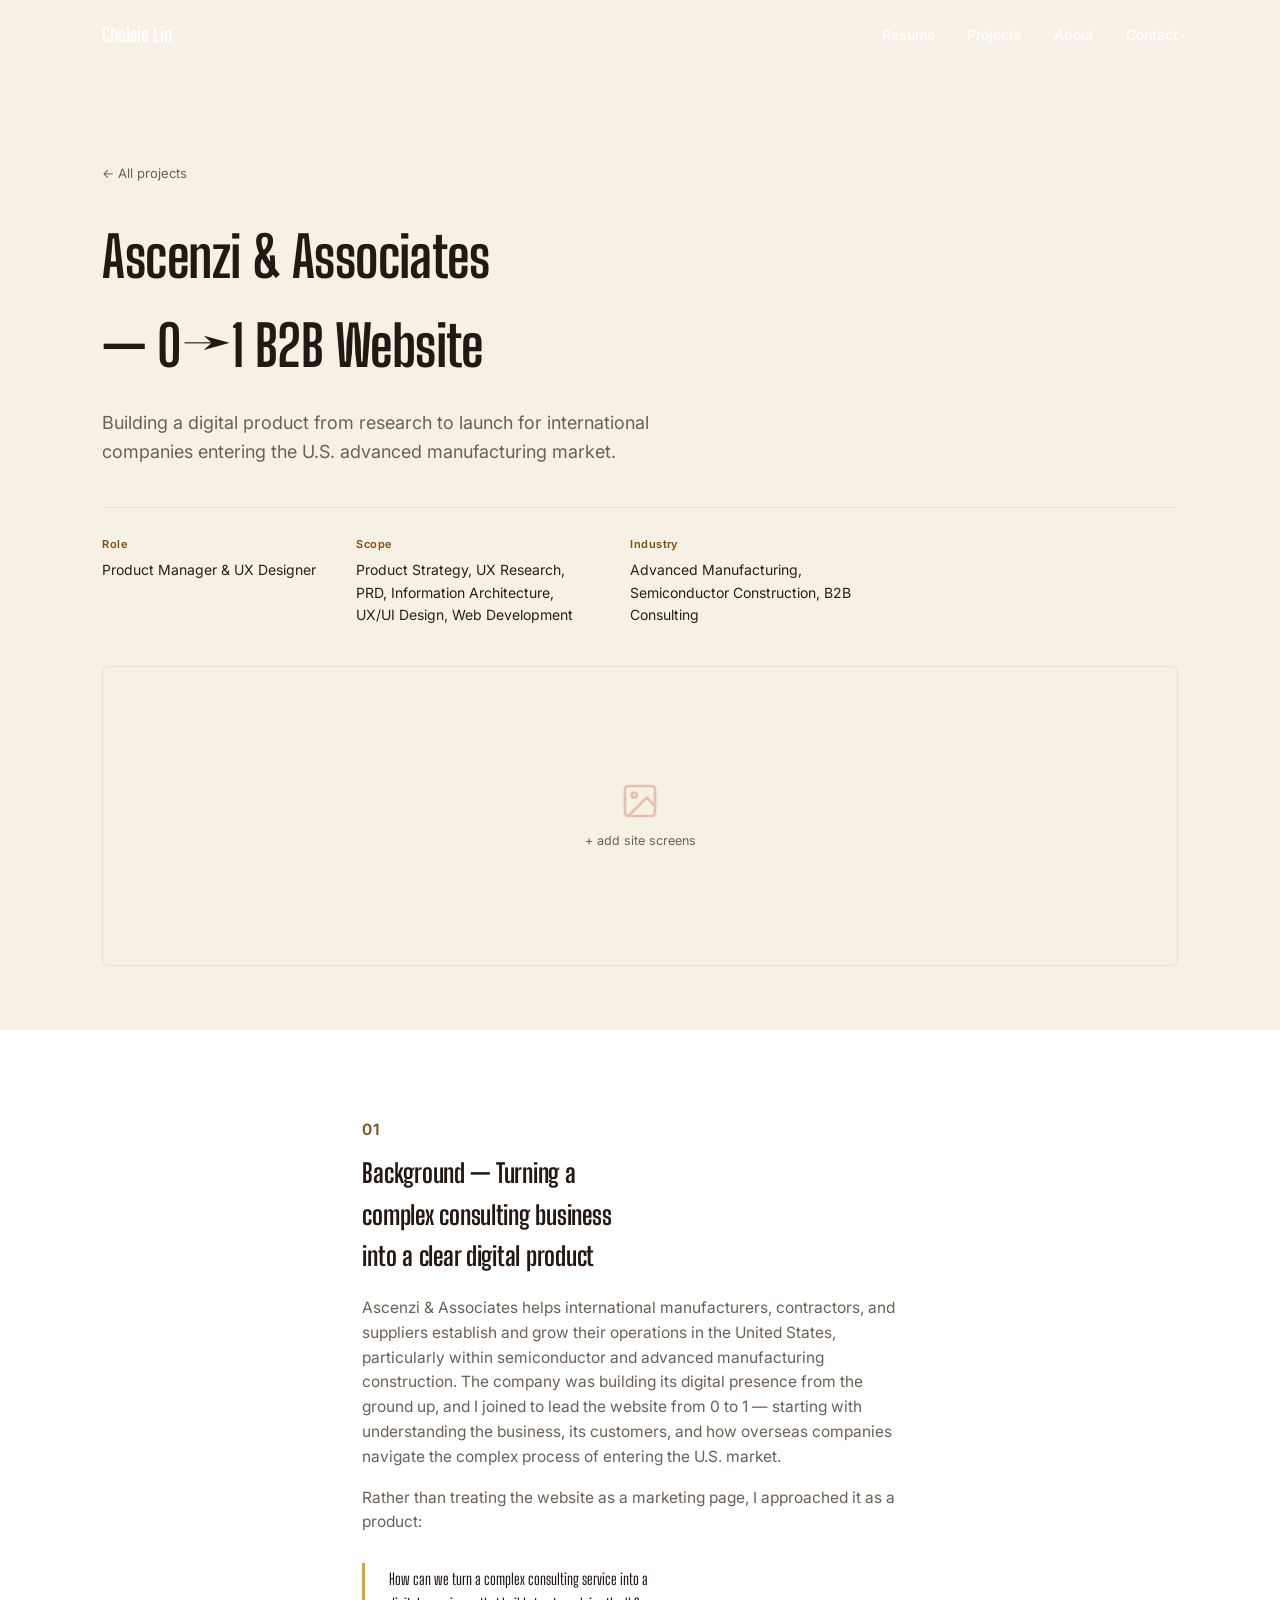
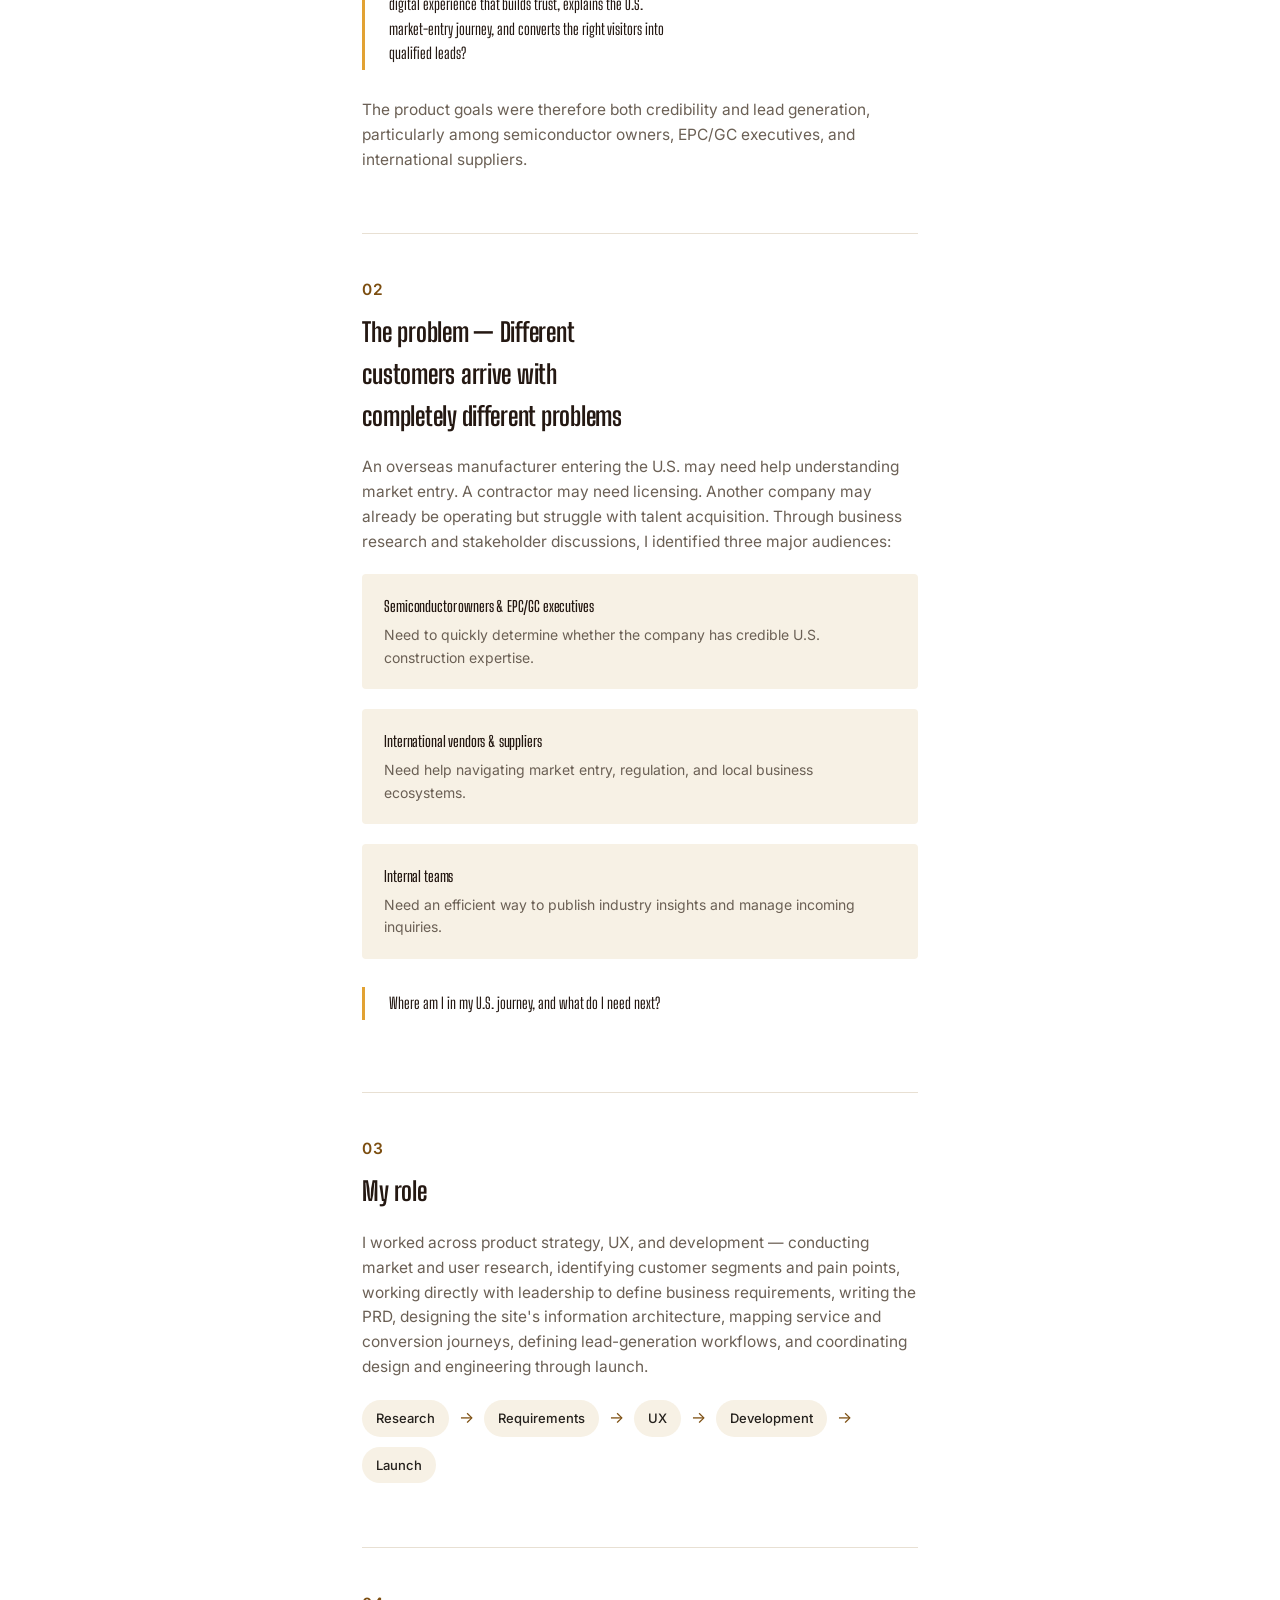
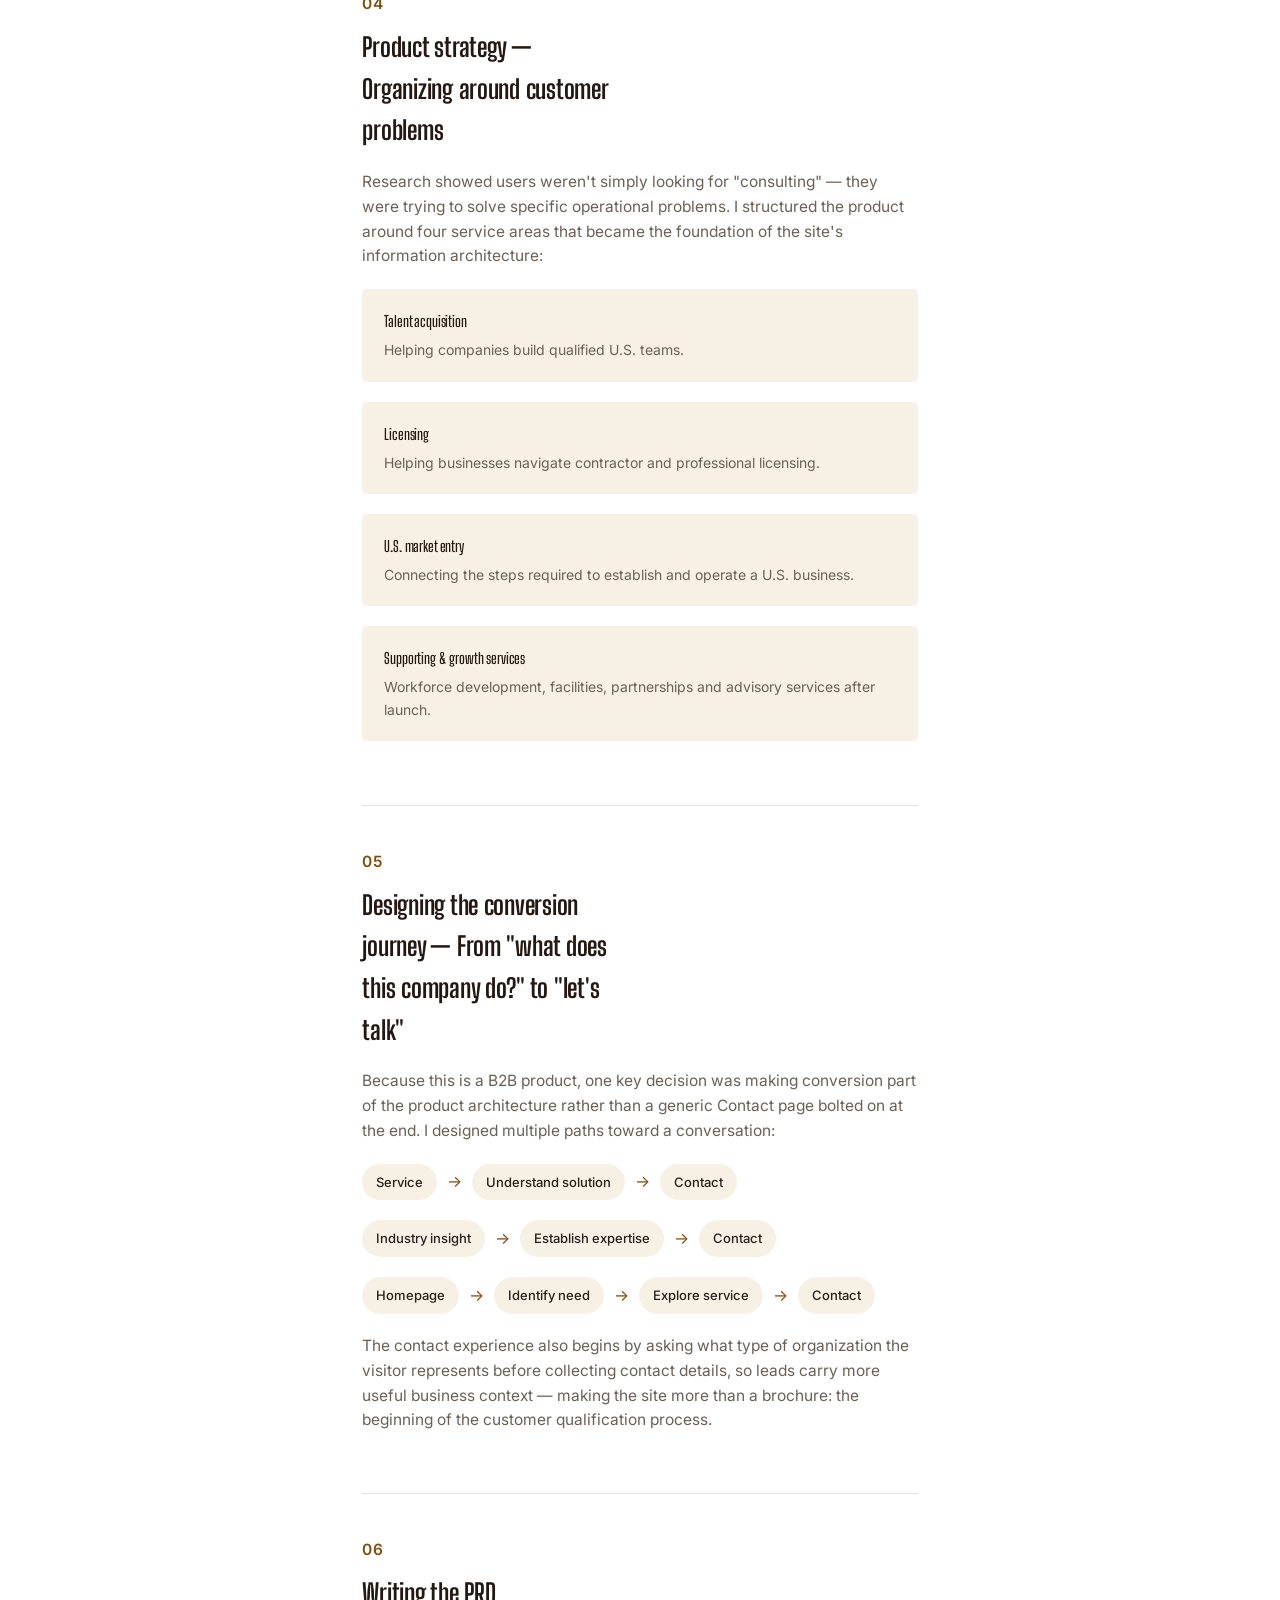
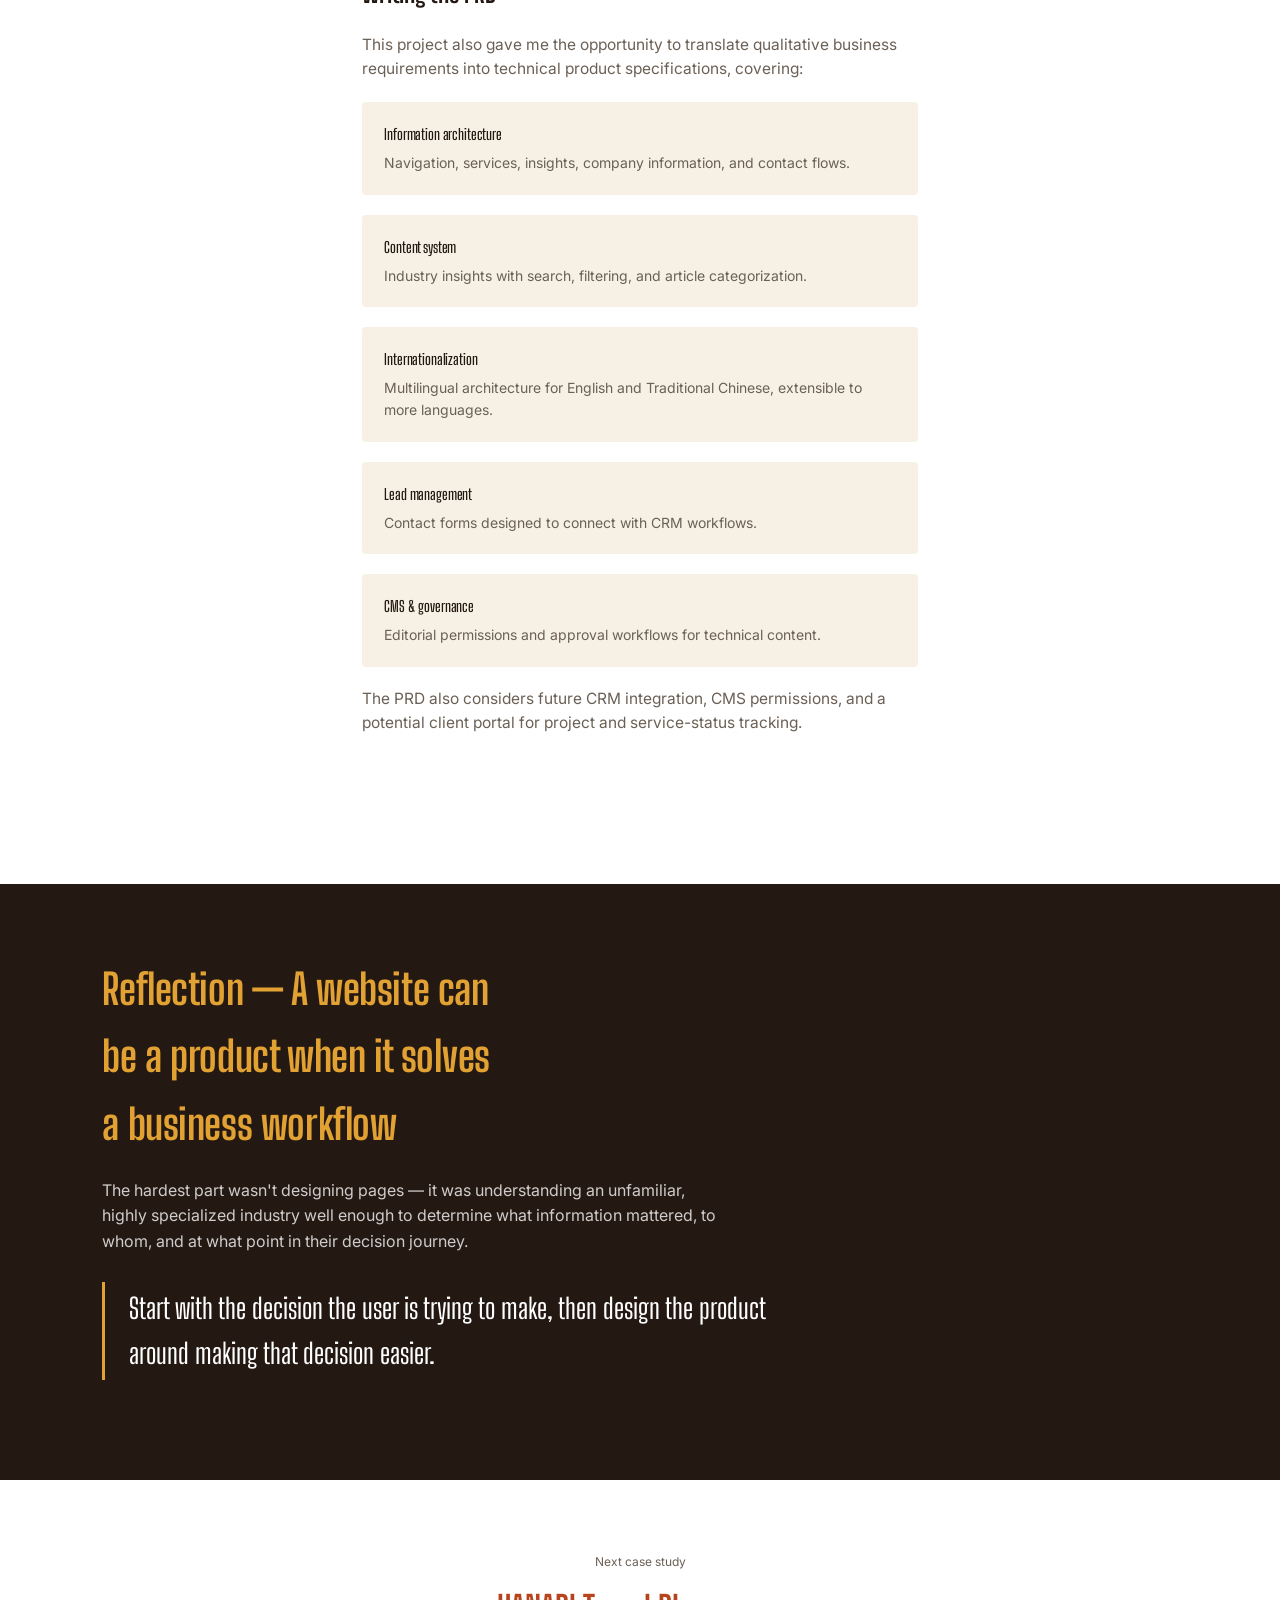
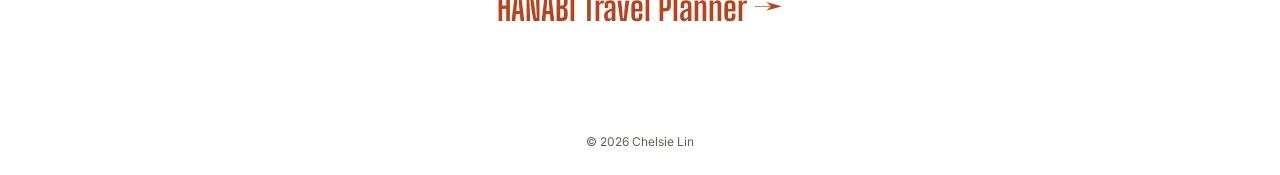
==== projects/ascenzi.html @ 5fe9d3f6 "initial commit" ====
<!DOCTYPE html>
<html lang="en">
<head>
<meta charset="UTF-8">
<meta name="viewport" content="width=device-width, initial-scale=1">
<title>Ascenzi &amp; Associates — 0→1 B2B Website — Chelsie Lin</title>
<meta name="description" content="Building a digital product from research to launch for international companies entering the U.S. advanced manufacturing market.">
<link rel="preconnect" href="https://fonts.googleapis.com">
<link rel="preconnect" href="https://fonts.gstatic.com" crossorigin>
<link href="https://fonts.googleapis.com/css2?family=Big+Shoulders+Display:wght@600;700;900&family=Inter:wght@400;500;600&display=swap" rel="stylesheet">
<link rel="stylesheet" href="../style.css">
</head>
<body>

<header class="nav is-scrolled" id="nav">
  <a href="../index.html" class="nav__logo">Chelsie Lin</a>
  <button class="nav__toggle" id="navToggle" aria-label="Open menu" aria-expanded="false">
    <span></span><span></span><span></span>
  </button>
  <nav class="nav__links" id="navLinks">
    <a href="../resume.pdf" target="_blank" rel="noopener">Resume</a>
    <a href="../index.html#projects">Projects</a>
    <a href="../index.html#about">About</a>
    <a href="../index.html#contact">Contact</a>
  </nav>
</header>

<main>

  <section class="case-hero">
    <a href="../index.html#projects" class="case-hero__back">&larr; All projects</a>
    <h1>Ascenzi &amp; Associates — 0&rarr;1 B2B Website</h1>
    <p class="lede">Building a digital product from research to launch for international companies entering the U.S. advanced manufacturing market.</p>
    <dl class="case-meta">
      <div><dt>Role</dt><dd>Product Manager &amp; UX Designer</dd></div>
      <div><dt>Scope</dt><dd>Product Strategy, UX Research, PRD, Information Architecture, UX/UI Design, Web Development</dd></div>
      <div><dt>Industry</dt><dd>Advanced Manufacturing, Semiconductor Construction, B2B Consulting</dd></div>
    </dl>
    <div class="case-hero__media"><div class="case-img">+ add site screens</div></div>
  </section>

  <div class="case-body">

    <div class="case-section">
      <p class="case-section__num">01</p>
      <h2>Background — Turning a complex consulting business into a clear digital product</h2>
      <p>Ascenzi &amp; Associates helps international manufacturers, contractors, and suppliers establish and grow their operations in the United States, particularly within semiconductor and advanced manufacturing construction. The company was building its digital presence from the ground up, and I joined to lead the website from 0 to 1 &mdash; starting with understanding the business, its customers, and how overseas companies navigate the complex process of entering the U.S. market.</p>
      <p>Rather than treating the website as a marketing page, I approached it as a product:</p>
      <p class="pull-quote">How can we turn a complex consulting service into a digital experience that builds trust, explains the U.S. market-entry journey, and converts the right visitors into qualified leads?</p>
      <p>The product goals were therefore both credibility and lead generation, particularly among semiconductor owners, EPC/GC executives, and international suppliers.</p>
    </div>

    <div class="case-section">
      <p class="case-section__num">02</p>
      <h2>The problem — Different customers arrive with completely different problems</h2>
      <p>An overseas manufacturer entering the U.S. may need help understanding market entry. A contractor may need licensing. Another company may already be operating but struggle with talent acquisition. Through business research and stakeholder discussions, I identified three major audiences:</p>
      <div class="card-list">
        <div><h4>Semiconductor owners &amp; EPC/GC executives</h4><p>Need to quickly determine whether the company has credible U.S. construction expertise.</p></div>
        <div><h4>International vendors &amp; suppliers</h4><p>Need help navigating market entry, regulation, and local business ecosystems.</p></div>
        <div><h4>Internal teams</h4><p>Need an efficient way to publish industry insights and manage incoming inquiries.</p></div>
      </div>
      <p class="pull-quote">Where am I in my U.S. journey, and what do I need next?</p>
    </div>

    <div class="case-section">
      <p class="case-section__num">03</p>
      <h2>My role</h2>
      <p>I worked across product strategy, UX, and development &mdash; conducting market and user research, identifying customer segments and pain points, working directly with leadership to define business requirements, writing the PRD, designing the site's information architecture, mapping service and conversion journeys, defining lead-generation workflows, and coordinating design and engineering through launch.</p>
      <div class="flow"><span>Research</span><em>&rarr;</em><span>Requirements</span><em>&rarr;</em><span>UX</span><em>&rarr;</em><span>Development</span><em>&rarr;</em><span>Launch</span></div>
    </div>

    <div class="case-section">
      <p class="case-section__num">04</p>
      <h2>Product strategy — Organizing around customer problems</h2>
      <p>Research showed users weren't simply looking for "consulting" &mdash; they were trying to solve specific operational problems. I structured the product around four service areas that became the foundation of the site's information architecture:</p>
      <div class="card-list">
        <div><h4>Talent acquisition</h4><p>Helping companies build qualified U.S. teams.</p></div>
        <div><h4>Licensing</h4><p>Helping businesses navigate contractor and professional licensing.</p></div>
        <div><h4>U.S. market entry</h4><p>Connecting the steps required to establish and operate a U.S. business.</p></div>
        <div><h4>Supporting &amp; growth services</h4><p>Workforce development, facilities, partnerships and advisory services after launch.</p></div>
      </div>
    </div>

    <div class="case-section">
      <p class="case-section__num">05</p>
      <h2>Designing the conversion journey — From "what does this company do?" to "let's talk"</h2>
      <p>Because this is a B2B product, one key decision was making conversion part of the product architecture rather than a generic Contact page bolted on at the end. I designed multiple paths toward a conversation:</p>
      <div class="flow"><span>Service</span><em>&rarr;</em><span>Understand solution</span><em>&rarr;</em><span>Contact</span></div>
      <div class="flow"><span>Industry insight</span><em>&rarr;</em><span>Establish expertise</span><em>&rarr;</em><span>Contact</span></div>
      <div class="flow"><span>Homepage</span><em>&rarr;</em><span>Identify need</span><em>&rarr;</em><span>Explore service</span><em>&rarr;</em><span>Contact</span></div>
      <p>The contact experience also begins by asking what type of organization the visitor represents before collecting contact details, so leads carry more useful business context &mdash; making the site more than a brochure: the beginning of the customer qualification process.</p>
    </div>

    <div class="case-section">
      <p class="case-section__num">06</p>
      <h2>Writing the PRD</h2>
      <p>This project also gave me the opportunity to translate qualitative business requirements into technical product specifications, covering:</p>
      <div class="card-list">
        <div><h4>Information architecture</h4><p>Navigation, services, insights, company information, and contact flows.</p></div>
        <div><h4>Content system</h4><p>Industry insights with search, filtering, and article categorization.</p></div>
        <div><h4>Internationalization</h4><p>Multilingual architecture for English and Traditional Chinese, extensible to more languages.</p></div>
        <div><h4>Lead management</h4><p>Contact forms designed to connect with CRM workflows.</p></div>
        <div><h4>CMS &amp; governance</h4><p>Editorial permissions and approval workflows for technical content.</p></div>
      </div>
      <p>The PRD also considers future CRM integration, CMS permissions, and a potential client portal for project and service-status tracking.</p>
    </div>

  </div>

  <div class="reflection">
    <h2>Reflection — A website can be a product when it solves a business workflow</h2>
    <p>The hardest part wasn't designing pages &mdash; it was understanding an unfamiliar, highly specialized industry well enough to determine what information mattered, to whom, and at what point in their decision journey.</p>
    <p class="pull-quote" style="border-color: var(--citrus); color: var(--paper);">Start with the decision the user is trying to make, then design the product around making that decision easier.</p>
  </div>

  <div class="case-nav-next">
    <span>Next case study</span>
    <a href="hanabi.html">HANABI Travel Planner &rarr;</a>
  </div>

</main>

<footer class="footer"><span>&copy; 2026 Chelsie Lin</span></footer>
<script src="../script.js"></script>
</body>
</html>
---- style.css ----
:root {
  --forest: #B8441E;        /* rust — primary accent */
  --forest-deep: #241812;   /* near-black warm ink — dark sections */
  --citrus: #E2A233;        /* mustard — secondary accent */
  --citrus-deep: #7C4E10;   /* dark mustard — text on light mustard */
  --paper: #FFFFFF;
  --sage: #F7F1E5;          /* warm cream — alt section bg */
  --ink: #24201C;
  --ink-soft: #6B6055;
  --border: #E8E0D3;
  --display: 'Big Shoulders Display', sans-serif;
  --sans: 'Inter', sans-serif;
}

* { box-sizing: border-box; }
html { scroll-behavior: smooth; scroll-padding-top: 84px; }
body {
  margin: 0;
  font-family: var(--sans);
  color: var(--ink);
  background: var(--paper);
  line-height: 1.6;
}
h1, h2, h3, h4 { font-family: var(--display); font-weight: 700; margin: 0; color: var(--forest-deep); letter-spacing: -.01em; }
p { margin: 0 0 1rem; max-width: 62ch; color: var(--ink-soft); }
a { color: inherit; text-decoration: none; }
section { padding: 96px 8vw; }
h2 { font-size: clamp(28px, 4vw, 42px); font-weight: 700; margin-bottom: 40px; }

/* Nav */
.nav {
  position: fixed; top: 0; left: 0; right: 0; z-index: 50;
  display: flex; align-items: center; justify-content: space-between;
  padding: 20px 8vw;
  background: transparent;
  transition: background .3s ease, padding .3s ease, box-shadow .3s ease;
}
.nav.is-scrolled {
  background: rgba(255,255,255,0.92);
  backdrop-filter: blur(6px);
  padding: 14px 8vw;
  box-shadow: 0 1px 0 var(--border);
}
.nav__logo { font-family: var(--display); font-weight: 700; font-size: 19px; color: var(--paper); transition: color .3s ease; }
.nav.is-scrolled .nav__logo { color: var(--forest-deep); }
.nav__links { display: flex; gap: 32px; }
.nav__links a { font-size: 14px; font-weight: 500; color: var(--paper); transition: color .3s ease, opacity .2s ease; }
.nav.is-scrolled .nav__links a { color: var(--ink); }
.nav__links a:hover { opacity: .65; }
.nav__toggle { display: none; flex-direction: column; gap: 5px; background: none; border: none; cursor: pointer; padding: 6px; }
.nav__toggle span { width: 22px; height: 2px; background: var(--paper); transition: background .3s ease; }
.nav.is-scrolled .nav__toggle span { background: var(--ink); }

/* Hero */
.hero { position: relative; height: 100vh; min-height: 560px; overflow: hidden; }
.hero__media {
  position: absolute; inset: 0;
  background: url('assets/chelsie-photo.jpg') center 20%/cover no-repeat, linear-gradient(160deg, #3a1c10 0%, #241812 100%);
}
.hero__scrim {
  position: absolute; inset: 0;
  background: linear-gradient(to top, rgba(36,24,18,.92) 0%, rgba(36,24,18,.35) 48%, rgba(36,24,18,.1) 72%);
}
.hero__content { position: absolute; left: 8vw; right: 8vw; bottom: 64px; color: var(--paper); }
.hero__name { position: relative; font-size: clamp(48px, 9vw, 128px); font-weight: 700; line-height: .92; color: var(--paper); display: inline-block; }
.hero__star { position: absolute; top: -6%; right: -9%; width: 15%; }
.hero__roles { display: flex; flex-wrap: wrap; gap: 10px; margin-top: 22px; }
.hero__roles span {
  font-size: 13px; font-weight: 500; letter-spacing: .02em;
  padding: 8px 16px; border-radius: 999px;
  background: rgba(255,255,255,.14); border: 1px solid rgba(255,255,255,.4);
}

/* Marquee */
.marquee { background: var(--forest); overflow: hidden; padding: 18px 0; }
.marquee__track { display: flex; width: max-content; gap: 40px; align-items: center; animation: scroll 32s linear infinite; }
.marquee__track span {
  font-family: var(--display); font-weight: 700; font-size: 21px;
  color: var(--sage); white-space: nowrap; letter-spacing: .02em;
}
.marquee__track .dot { color: var(--citrus); font-size: 14px; }
@keyframes scroll { from { transform: translateX(0); } to { transform: translateX(-50%); } }
@media (prefers-reduced-motion: reduce) { .marquee__track { animation: none; } }

/* About */
.about { display: grid; grid-template-columns: 1.1fr 1fr; gap: 64px; align-items: start; }
.about__intro { display: flex; align-items: center; gap: 18px; margin-bottom: 24px; }
.about__photo { width: 88px; height: 88px; border-radius: 50%; object-fit: cover; border: 3px solid var(--forest); transform: rotate(-3deg); }
.about__intro h2 { margin: 0; }
.about__stats { display: grid; grid-template-columns: 1fr 1fr; gap: 20px; }
.stat { background: var(--sage); border-radius: 4px; padding: 24px 20px; }
.stat__num { display: block; font-family: var(--display); font-size: 34px; font-weight: 700; color: var(--forest); }
.stat__label { display: block; font-size: 13px; color: var(--ink-soft); margin-top: 6px; }

/* Projects */
.projects { background: var(--sage); }

/* Background / timeline */
.timeline { border-left: 2px solid var(--border); padding-left: 32px; display: flex; flex-direction: column; gap: 36px; max-width: 720px; }
.timeline__item { position: relative; }
.timeline__item::before {
  content: ''; position: absolute; left: -38px; top: 6px;
  width: 10px; height: 10px; border-radius: 50%; background: var(--citrus);
}
.timeline__date { font-size: 12px; font-weight: 600; color: var(--citrus-deep); }
.timeline__item h3 { font-size: 18px; margin: 6px 0 8px; }
.timeline__item p { font-size: 14px; margin: 0; }

.skills { margin-top: 72px; display: grid; grid-template-columns: repeat(auto-fit, minmax(220px, 1fr)); gap: 28px; border-top: 1px solid var(--border); padding-top: 40px; }
.skills h4 { font-size: 14px; margin-bottom: 8px; }
.skills p { font-size: 13px; margin: 0; }

/* Contact */
.contact { text-align: center; background: var(--forest-deep); color: var(--paper); padding: 120px 8vw; }
.contact h2 { color: var(--paper); }
.contact p { color: rgba(255,255,255,.7); margin: 0 auto 28px; }
.contact__email { font-family: var(--display); font-size: clamp(24px, 4vw, 40px); font-weight: 700; color: var(--citrus); display: inline-block; margin-bottom: 24px; }
.contact__links { display: flex; gap: 28px; justify-content: center; }
.contact__links a { font-size: 14px; border-bottom: 1px solid rgba(255,255,255,.4); padding-bottom: 2px; }

.footer { text-align: center; padding: 24px; font-size: 12px; color: var(--ink-soft); }

/* Featured / selected project tiers */
.tier-label { font-size: 13px; font-weight: 600; color: var(--citrus-deep); margin: 64px 0 20px; }
.tier-label:first-child { margin-top: 0; }

.featured-grid { display: grid; grid-template-columns: repeat(auto-fill, minmax(280px, 1fr)); gap: 24px; }
.panel {
  display: flex; flex-direction: column; justify-content: space-between;
  min-height: 260px; padding: 28px 26px; border-radius: 6px; position: relative; overflow: hidden;
  transition: transform .2s ease;
}
.panel:hover { transform: translateY(-4px); }
.panel__role { font-size: 12px; font-weight: 600; letter-spacing: .02em; margin-bottom: 14px; opacity: .85; }
.panel h3 { font-size: 23px; margin-bottom: 10px; }
.panel p { font-size: 14px; margin-bottom: 0; }
.panel__impact { display: block; font-size: 12.5px; font-weight: 500; margin-top: 20px; padding-top: 14px; border-top: 1px solid currentColor; opacity: .4; }
.panel__impact-text { opacity: 1; }
.panel--rust { background: var(--forest); color: var(--sage); }
.panel--rust p { color: rgba(247,241,229,.75); }
.panel--mustard { background: var(--citrus); color: var(--forest-deep); }
.panel--mustard p { color: rgba(36,24,18,.72); }
.panel--ink { background: var(--forest-deep); color: var(--sage); }
.panel--ink p { color: rgba(247,241,229,.7); }
.panel--cream { background: var(--sage); color: var(--forest-deep); border: 1px solid var(--border); }
.panel--cream p { color: var(--ink-soft); }
.panel--cream .panel__role { color: var(--forest); }

.selected-grid { display: grid; grid-template-columns: repeat(auto-fill, minmax(240px, 1fr)); gap: 20px; margin-top: 40px; }
.mini-card { display: block; background: var(--paper); border: 1px solid var(--border); border-radius: 6px; padding: 22px; transition: transform .2s ease, border-color .2s ease; }
.mini-card:hover { transform: translateY(-3px); border-color: var(--forest); }
.mini-card__role { display: inline-block; font-size: 11.5px; font-weight: 600; color: var(--citrus-deep); background: #FBE9CF; padding: 3px 10px; border-radius: 999px; margin-bottom: 12px; }
.mini-card h3 { font-size: 17px; margin-bottom: 6px; }
.mini-card p { font-size: 13px; margin: 0; }

/* Image placeholder for photos/screenshots — tinted panel + generic photo glyph */
.case-img {
  border-radius: 6px; background: var(--sage); border: 1px solid var(--border);
  display: flex; flex-direction: column; align-items: center; justify-content: center; gap: 10px;
  color: var(--ink-soft); font-size: 12.5px; margin: 24px 0; min-height: 220px; text-align: center; padding: 20px;
}
.case-img::before {
  content: ''; width: 40px; height: 40px; flex-shrink: 0;
  background-color: var(--forest); opacity: .28;
  -webkit-mask: url("data:image/svg+xml,%3Csvg xmlns='http://www.w3.org/2000/svg' viewBox='0 0 24 24' fill='none' stroke='black' stroke-width='1.6'%3E%3Crect x='3' y='3' width='18' height='18' rx='2'/%3E%3Ccircle cx='8.5' cy='8.5' r='1.5'/%3E%3Cpath d='M21 15l-5-5L5 21'/%3E%3C/svg%3E") center/contain no-repeat;
  mask: url("data:image/svg+xml,%3Csvg xmlns='http://www.w3.org/2000/svg' viewBox='0 0 24 24' fill='none' stroke='black' stroke-width='1.6'%3E%3Crect x='3' y='3' width='18' height='18' rx='2'/%3E%3Ccircle cx='8.5' cy='8.5' r='1.5'/%3E%3Cpath d='M21 15l-5-5L5 21'/%3E%3C/svg%3E") center/contain no-repeat;
}
.case-hero__media { margin-top: 40px; }
.case-hero__media .case-img { min-height: 300px; margin: 0; }

/* Case study pages */
.case-hero { background: var(--sage); padding: 160px 8vw 64px; }
.case-hero__back { display: inline-block; font-size: 13px; color: var(--ink-soft); margin-bottom: 28px; }
.case-hero__back:hover { color: var(--forest); }
.case-hero h1 { font-size: clamp(32px, 5vw, 56px); font-weight: 700; max-width: 16ch; }
.case-hero p.lede { font-size: 18px; color: var(--ink-soft); max-width: 56ch; margin-top: 18px; }
.case-meta { display: flex; flex-wrap: wrap; gap: 40px; margin-top: 40px; border-top: 1px solid var(--border); padding-top: 28px; }
.case-meta dt { font-size: 11px; letter-spacing: .04em; color: var(--citrus-deep); font-weight: 600; margin-bottom: 6px; }
.case-meta dd { margin: 0; font-size: 14px; max-width: 26ch; }

.impact-strip { display: grid; grid-template-columns: repeat(auto-fit, minmax(130px, 1fr)); gap: 1px; background: var(--border); border: 1px solid var(--border); }
.impact-strip div { background: var(--paper); padding: 26px 20px; }
.impact-strip .num { display: block; font-family: var(--display); font-size: 28px; font-weight: 700; color: var(--forest); }
.impact-strip .label { display: block; font-size: 12px; color: var(--ink-soft); margin-top: 4px; }

.case-body { max-width: 760px; margin: 0 auto; padding: 88px 8vw; }
.case-section { padding: 44px 0; border-top: 1px solid var(--border); }
.case-section:first-child { border-top: none; padding-top: 0; }
.case-section__num { font-size: 12px; font-weight: 600; color: var(--citrus-deep); letter-spacing: .03em; margin-bottom: 10px; }
.case-section h2 { font-size: 26px; font-weight: 700; max-width: 24ch; margin-bottom: 18px; }
.case-section h3 { font-size: 16px; font-weight: 600; color: var(--ink); margin: 22px 0 6px; }
.case-section p { font-size: 15.5px; }
.case-section ul { margin: 0 0 1rem; padding-left: 20px; color: var(--ink-soft); }
.case-section li { margin-bottom: 6px; font-size: 15px; }

.pull-quote { font-family: var(--display); font-size: clamp(20px, 2.6vw, 28px); font-weight: 500; color: var(--forest-deep); border-left: 3px solid var(--citrus); padding: 4px 0 4px 24px; margin: 28px 0; max-width: 52ch; }

.flow { display: flex; flex-wrap: wrap; align-items: center; gap: 10px; margin: 20px 0; }
.flow span { font-size: 13px; font-weight: 500; background: var(--sage); padding: 8px 14px; border-radius: 999px; }
.flow em { font-style: normal; color: var(--citrus-deep); }

.card-list { display: grid; gap: 20px; margin: 20px 0; }
.card-list > div { background: var(--sage); border-radius: 4px; padding: 20px 22px; }
.card-list h4 { font-size: 15px; margin-bottom: 6px; color: var(--forest-deep); font-weight: 600; }
.card-list p { font-size: 14px; margin: 0; }

.reflection { background: var(--forest-deep); color: var(--paper); padding: 72px 8vw; }
.reflection h2 { color: var(--citrus); max-width: 22ch; margin-bottom: 20px; }
.reflection p { color: rgba(255,255,255,.78); max-width: 62ch; }
.reflection ol { color: rgba(255,255,255,.78); padding-left: 20px; }
.reflection li { margin-bottom: 10px; font-size: 15px; }
.reflection li strong { color: var(--paper); }

.case-nav-next { padding: 72px 8vw; text-align: center; }
.case-nav-next a { font-family: var(--display); font-size: clamp(22px, 3.4vw, 34px); font-weight: 700; color: var(--forest); }
.case-nav-next span { display: block; font-size: 12px; color: var(--ink-soft); margin-bottom: 10px; }

/* Responsive */
@media (max-width: 860px) {
  .about { grid-template-columns: 1fr; }
  section { padding: 72px 6vw; }
}
@media (max-width: 640px) {
  .nav__toggle { display: flex; }
  .nav__links {
    position: fixed; top: 0; right: 0; height: 100vh; width: 72vw; max-width: 300px;
    background: var(--paper); flex-direction: column; padding: 100px 32px;
    transform: translateX(100%); transition: transform .3s ease; box-shadow: -8px 0 24px rgba(0,0,0,.08);
  }
  .nav__links.is-open { transform: translateX(0); }
  .nav__links a { color: var(--ink) !important; font-size: 16px; }
  .about__stats { grid-template-columns: 1fr 1fr; }
  .hero__content { bottom: 40px; }
  .hero__star { display: none; }
  .contact { padding: 88px 6vw; }
}
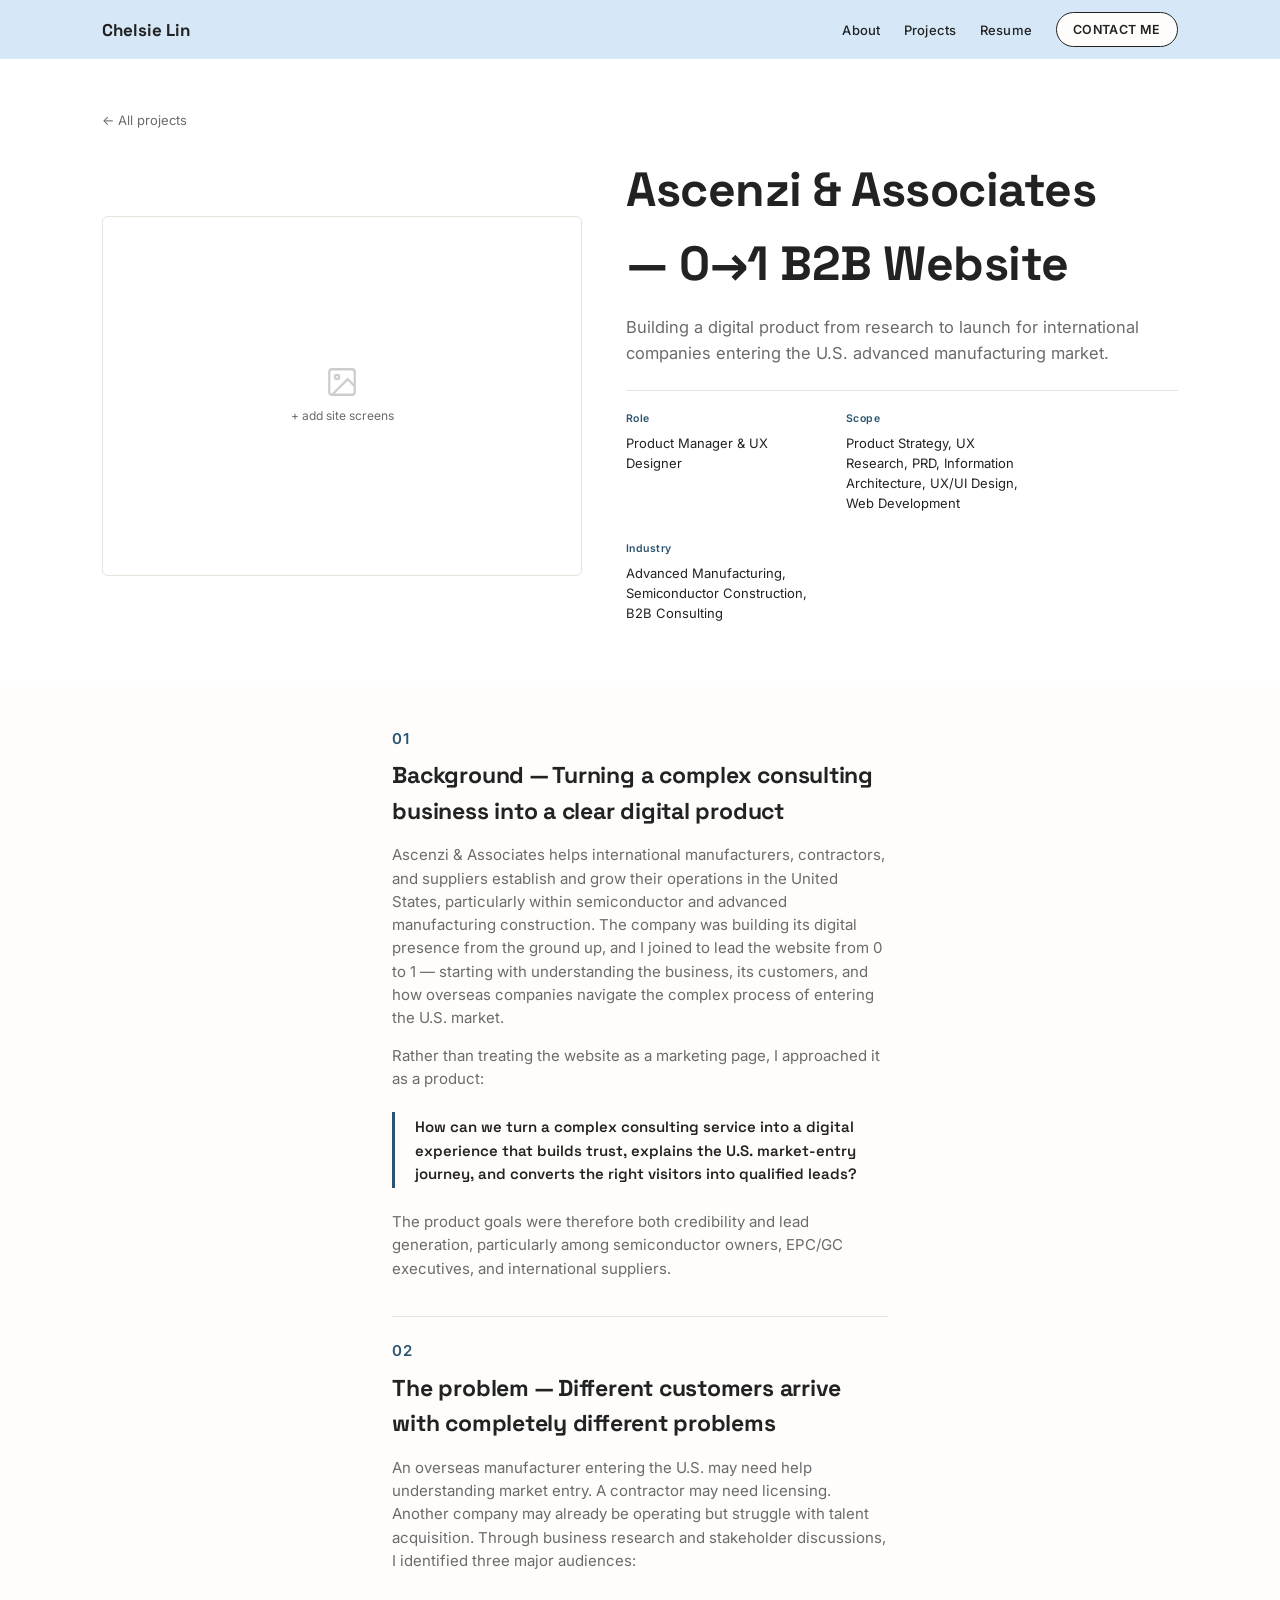
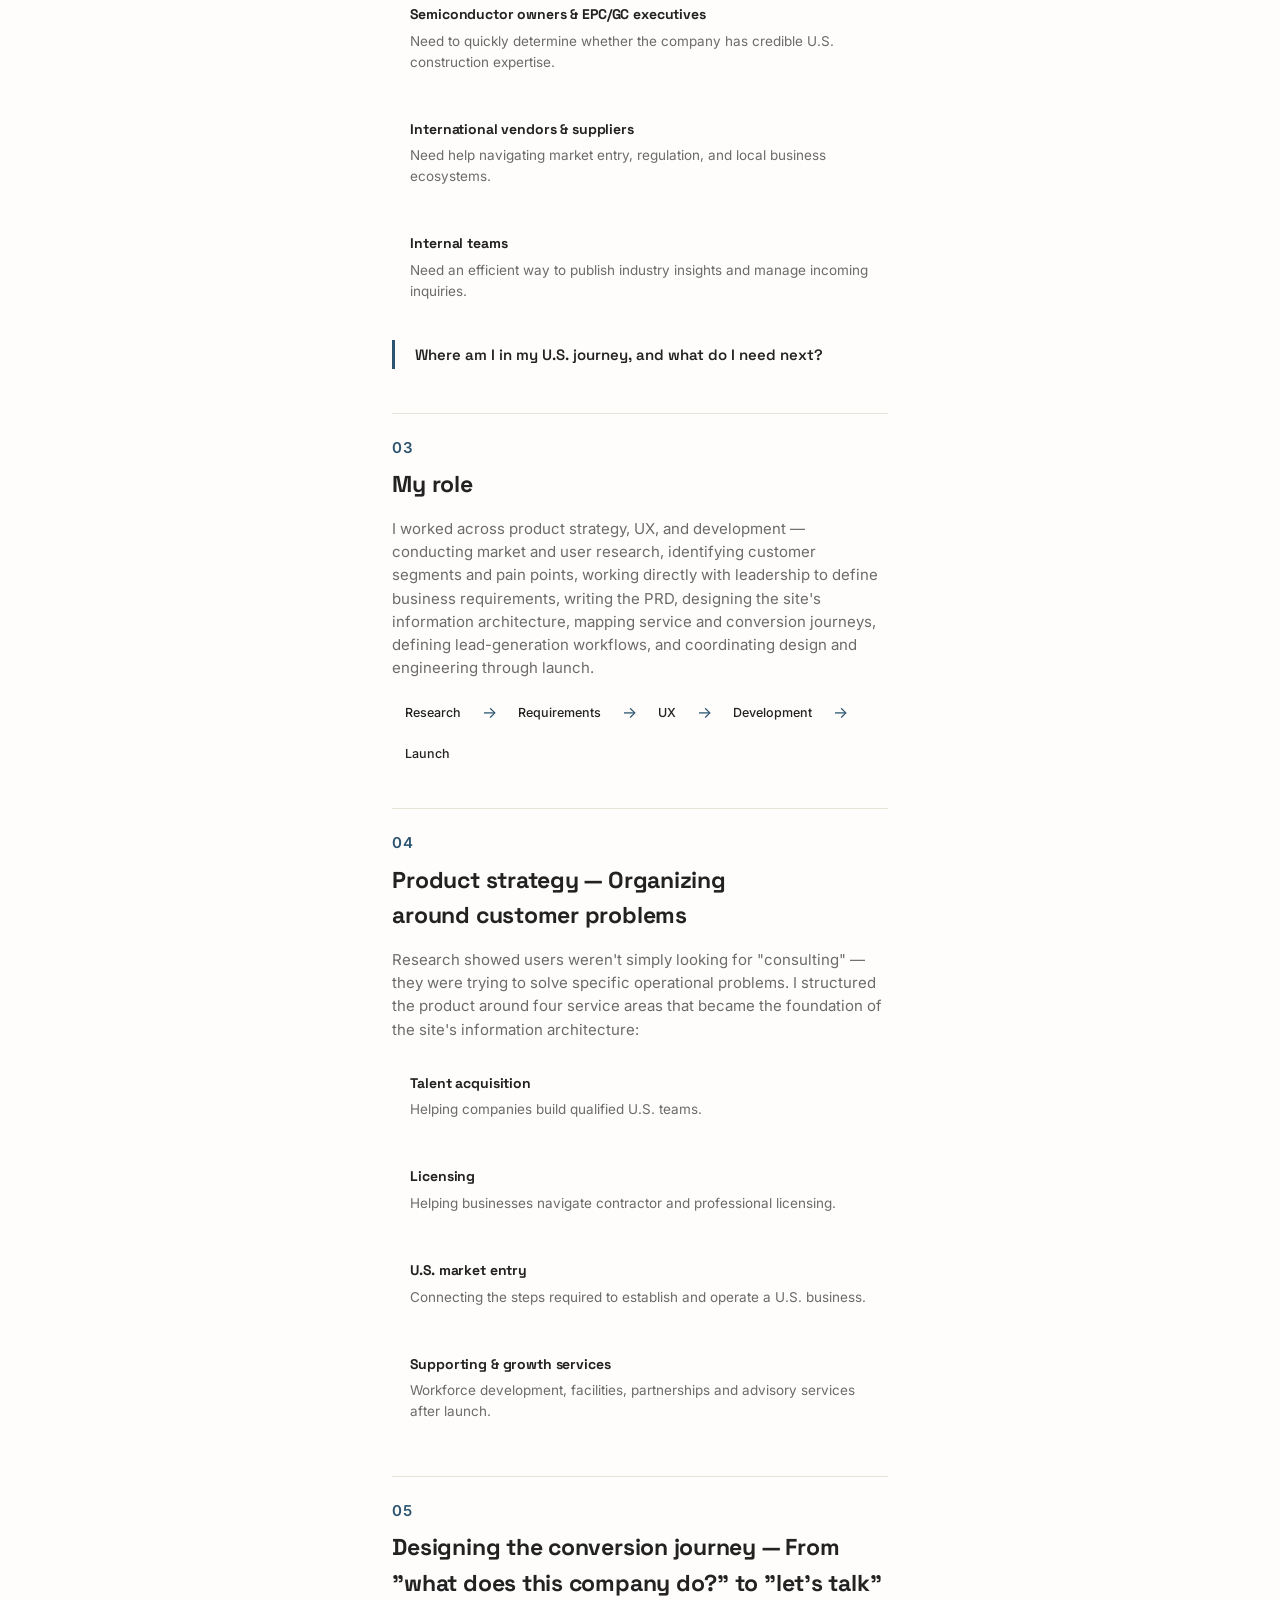
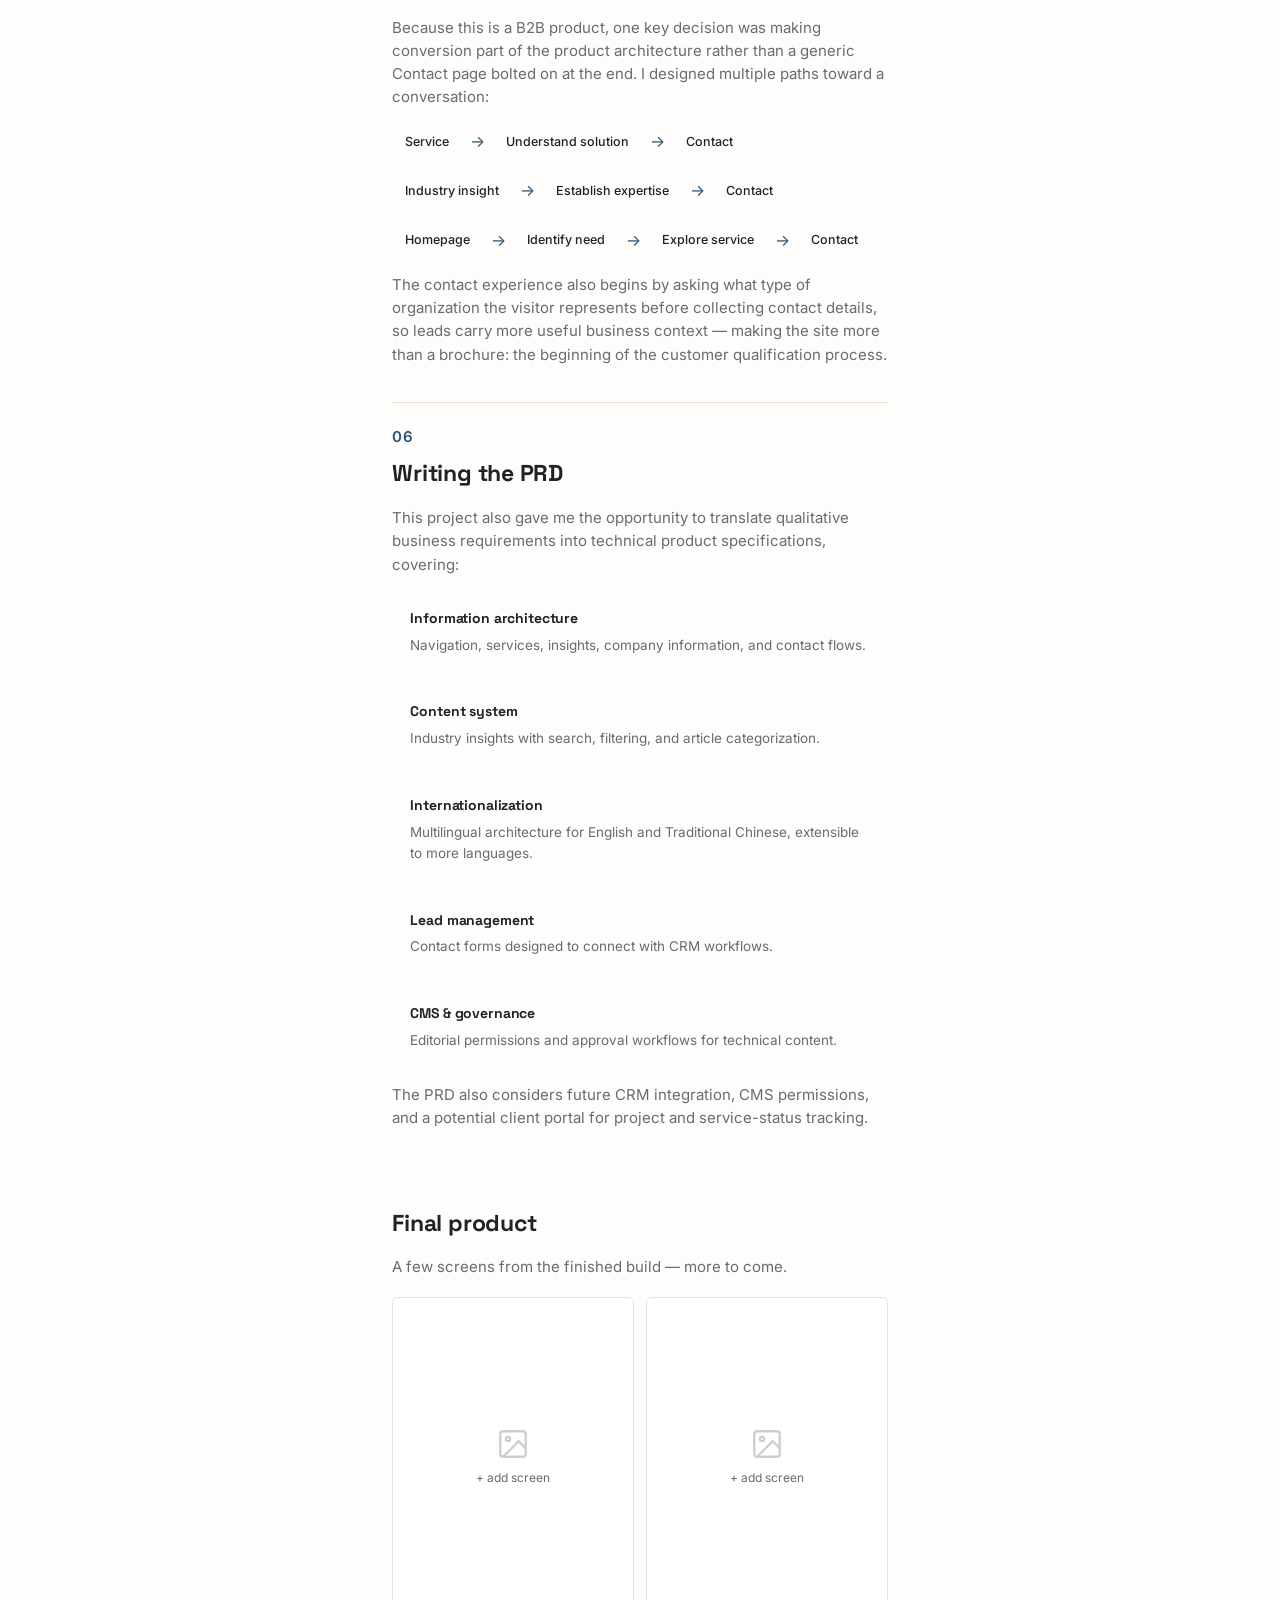
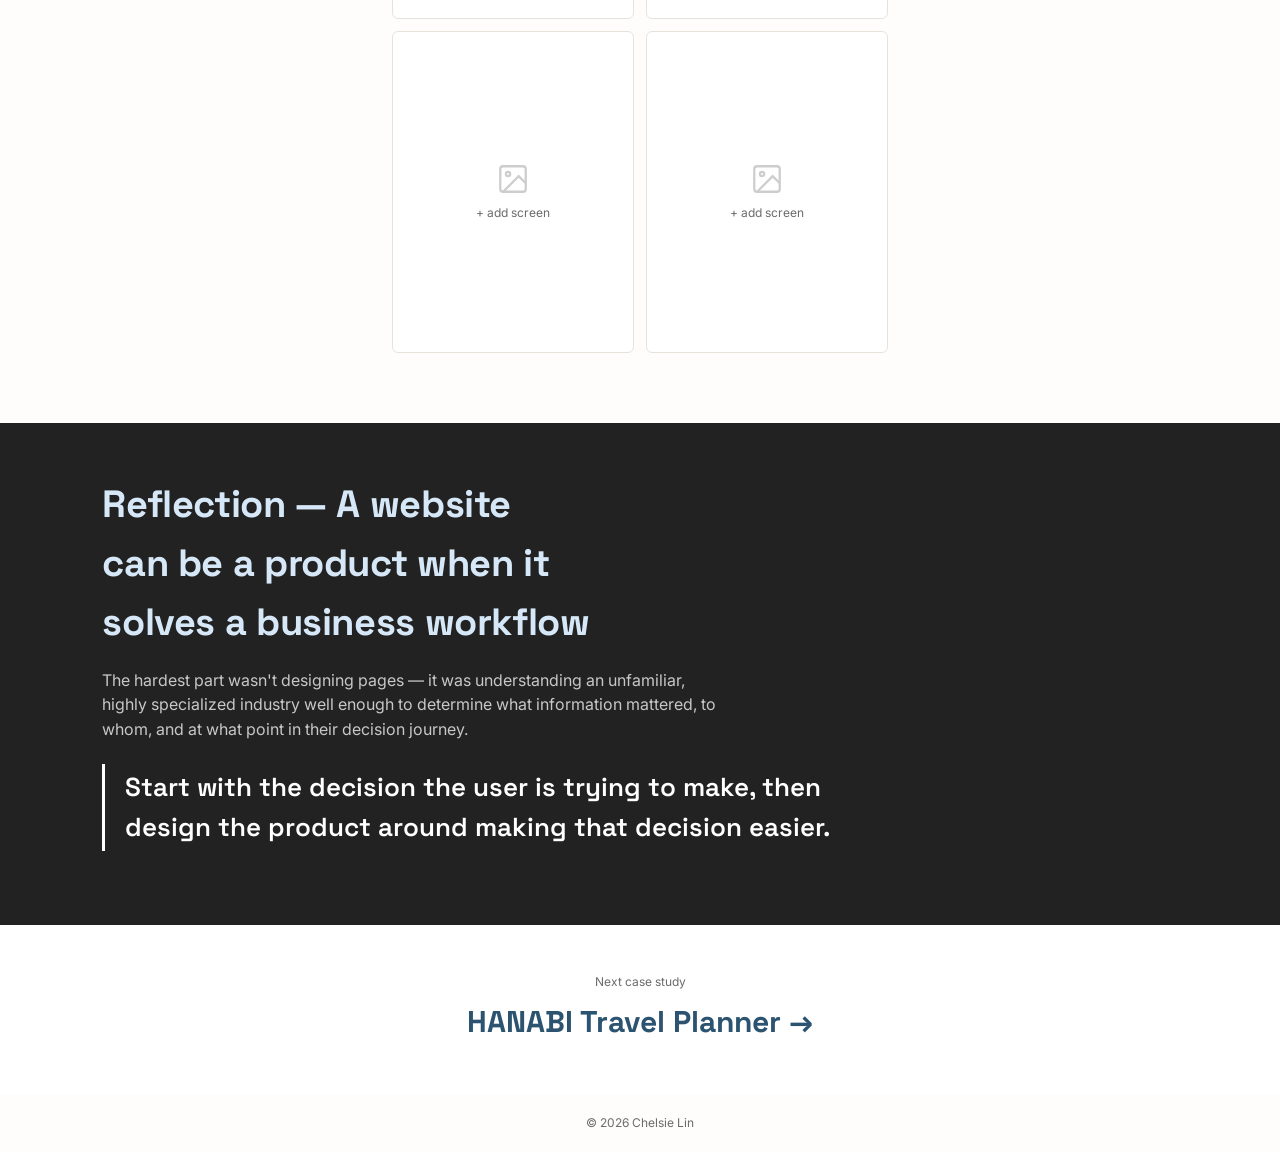
==== commit 491e1f99: "add: new version of portfolio" ====
--- a/projects/ascenzi.html
+++ b/projects/ascenzi.html
@@ -7,7 +7,7 @@
 <meta name="description" content="Building a digital product from research to launch for international companies entering the U.S. advanced manufacturing market.">
 <link rel="preconnect" href="https://fonts.googleapis.com">
 <link rel="preconnect" href="https://fonts.gstatic.com" crossorigin>
-<link href="https://fonts.googleapis.com/css2?family=Big+Shoulders+Display:wght@600;700;900&family=Inter:wght@400;500;600&display=swap" rel="stylesheet">
+<link href="https://fonts.googleapis.com/css2?family=Space+Grotesk:wght@400;500;600;700&family=Inter:wght@400;500;600&display=swap" rel="stylesheet">
 <link rel="stylesheet" href="../style.css">
 </head>
 <body>
@@ -18,10 +18,10 @@
     <span></span><span></span><span></span>
   </button>
   <nav class="nav__links" id="navLinks">
+    <a href="../index.html#about">About</a>
+    <a href="../index.html#projects">Projects</a>
     <a href="../resume.pdf" target="_blank" rel="noopener">Resume</a>
-    <a href="../index.html#projects">Projects</a>
-    <a href="../index.html#about">About</a>
-    <a href="../index.html#contact">Contact</a>
+    <a href="../index.html#contact" class="nav__cta">CONTACT ME</a>
   </nav>
 </header>
 
@@ -29,14 +29,18 @@
 
   <section class="case-hero">
     <a href="../index.html#projects" class="case-hero__back">&larr; All projects</a>
-    <h1>Ascenzi &amp; Associates — 0&rarr;1 B2B Website</h1>
-    <p class="lede">Building a digital product from research to launch for international companies entering the U.S. advanced manufacturing market.</p>
-    <dl class="case-meta">
+    <div class="case-hero__grid">
+      <div class="case-hero__media"><div class="case-img">+ add site screens</div></div>
+      <div class="case-hero__text">
+        <h1>Ascenzi &amp; Associates — 0&rarr;1 B2B Website</h1>
+        <p class="lede">Building a digital product from research to launch for international companies entering the U.S. advanced manufacturing market.</p>
+        <dl class="case-meta">
       <div><dt>Role</dt><dd>Product Manager &amp; UX Designer</dd></div>
       <div><dt>Scope</dt><dd>Product Strategy, UX Research, PRD, Information Architecture, UX/UI Design, Web Development</dd></div>
       <div><dt>Industry</dt><dd>Advanced Manufacturing, Semiconductor Construction, B2B Consulting</dd></div>
     </dl>
-    <div class="case-hero__media"><div class="case-img">+ add site screens</div></div>
+      </div>
+    </div>
   </section>
 
   <div class="case-body">
@@ -107,6 +111,19 @@
 
   </div>
 
+  <div class="case-body" style="padding-top:0;">
+    <div class="case-section" style="border-top:none;">
+      <h2>Final product</h2>
+      <p>A few screens from the finished build &mdash; more to come.</p>
+      <div class="screens-grid">
+        <div class="case-img">+ add screen</div>
+        <div class="case-img">+ add screen</div>
+        <div class="case-img">+ add screen</div>
+        <div class="case-img">+ add screen</div>
+      </div>
+    </div>
+  </div>
+
   <div class="reflection">
     <h2>Reflection — A website can be a product when it solves a business workflow</h2>
     <p>The hardest part wasn't designing pages &mdash; it was understanding an unfamiliar, highly specialized industry well enough to determine what information mattered, to whom, and at what point in their decision journey.</p>
--- a/style.css
+++ b/style.css
@@ -1,236 +1,230 @@
 :root {
-  --forest: #B8441E;        /* rust — primary accent */
-  --forest-deep: #241812;   /* near-black warm ink — dark sections */
-  --citrus: #E2A233;        /* mustard — secondary accent */
-  --citrus-deep: #7C4E10;   /* dark mustard — text on light mustard */
+  --cream: #FEFDFB;
+  --ink: #222222;
+  --ink-soft: #6B6B6B;
+  --blue: #D6E8F7;
+  --blue-deep: #2C5470;
   --paper: #FFFFFF;
-  --sage: #F7F1E5;          /* warm cream — alt section bg */
-  --ink: #24201C;
-  --ink-soft: #6B6055;
-  --border: #E8E0D3;
-  --display: 'Big Shoulders Display', sans-serif;
+  --border: #E7E3DB;
+  --display: 'Space Grotesk', sans-serif;
   --sans: 'Inter', sans-serif;
 }
 
 * { box-sizing: border-box; }
-html { scroll-behavior: smooth; scroll-padding-top: 84px; }
-body {
-  margin: 0;
-  font-family: var(--sans);
-  color: var(--ink);
-  background: var(--paper);
-  line-height: 1.6;
-}
-h1, h2, h3, h4 { font-family: var(--display); font-weight: 700; margin: 0; color: var(--forest-deep); letter-spacing: -.01em; }
-p { margin: 0 0 1rem; max-width: 62ch; color: var(--ink-soft); }
+html { scroll-behavior: smooth; scroll-padding-top: 76px; }
+body { margin: 0; font-family: var(--sans); color: var(--ink); background: var(--cream); line-height: 1.55; }
+h1, h2, h3, h4 { font-family: var(--display); font-weight: 800; margin: 0; color: var(--ink); letter-spacing: -.01em; text-wrap: balance; }
+p { margin: 0 0 .9rem; max-width: 62ch; color: var(--ink-soft); }
 a { color: inherit; text-decoration: none; }
-section { padding: 96px 8vw; }
-h2 { font-size: clamp(28px, 4vw, 42px); font-weight: 700; margin-bottom: 40px; }
+section { padding: 52px 8vw; }
+h2 { font-size: clamp(26px, 3.6vw, 38px); margin-bottom: 28px; }
 
 /* Nav */
 .nav {
-  position: fixed; top: 0; left: 0; right: 0; z-index: 50;
+  position: sticky; top: 0; z-index: 50;
   display: flex; align-items: center; justify-content: space-between;
-  padding: 20px 8vw;
-  background: transparent;
-  transition: background .3s ease, padding .3s ease, box-shadow .3s ease;
-}
-.nav.is-scrolled {
-  background: rgba(255,255,255,0.92);
-  backdrop-filter: blur(6px);
-  padding: 14px 8vw;
-  box-shadow: 0 1px 0 var(--border);
-}
-.nav__logo { font-family: var(--display); font-weight: 700; font-size: 19px; color: var(--paper); transition: color .3s ease; }
-.nav.is-scrolled .nav__logo { color: var(--forest-deep); }
-.nav__links { display: flex; gap: 32px; }
-.nav__links a { font-size: 14px; font-weight: 500; color: var(--paper); transition: color .3s ease, opacity .2s ease; }
-.nav.is-scrolled .nav__links a { color: var(--ink); }
+  padding: 12px 8vw; background: var(--blue); transition: box-shadow .3s ease;
+}
+.nav.is-scrolled { box-shadow: 0 2px 14px rgba(0,0,0,.08); }
+.nav__logo { font-family: var(--display); font-weight: 700; font-size: 17px; color: var(--ink); }
+.nav__links { display: flex; align-items: center; gap: 24px; }
+.nav__links a { font-size: 13px; font-weight: 500; color: var(--ink); transition: opacity .2s ease; letter-spacing: .01em; }
 .nav__links a:hover { opacity: .65; }
+.nav__links a.nav__cta {
+  background: var(--cream); color: var(--ink); border: 1px solid var(--ink);
+  padding: 7px 16px; border-radius: 999px; font-weight: 600; font-size: 12.5px; letter-spacing: .03em;
+}
+.nav__links a.nav__cta:hover { opacity: .75; }
 .nav__toggle { display: none; flex-direction: column; gap: 5px; background: none; border: none; cursor: pointer; padding: 6px; }
-.nav__toggle span { width: 22px; height: 2px; background: var(--paper); transition: background .3s ease; }
-.nav.is-scrolled .nav__toggle span { background: var(--ink); }
+.nav__toggle span { width: 22px; height: 2px; background: var(--ink); }
 
 /* Hero */
-.hero { position: relative; height: 100vh; min-height: 560px; overflow: hidden; }
-.hero__media {
-  position: absolute; inset: 0;
-  background: url('assets/chelsie-photo.jpg') center 20%/cover no-repeat, linear-gradient(160deg, #3a1c10 0%, #241812 100%);
-}
-.hero__scrim {
-  position: absolute; inset: 0;
-  background: linear-gradient(to top, rgba(36,24,18,.92) 0%, rgba(36,24,18,.35) 48%, rgba(36,24,18,.1) 72%);
-}
-.hero__content { position: absolute; left: 8vw; right: 8vw; bottom: 64px; color: var(--paper); }
-.hero__name { position: relative; font-size: clamp(48px, 9vw, 128px); font-weight: 700; line-height: .92; color: var(--paper); display: inline-block; }
-.hero__star { position: absolute; top: -6%; right: -9%; width: 15%; }
-.hero__roles { display: flex; flex-wrap: wrap; gap: 10px; margin-top: 22px; }
-.hero__roles span {
-  font-size: 13px; font-weight: 500; letter-spacing: .02em;
-  padding: 8px 16px; border-radius: 999px;
-  background: rgba(255,255,255,.14); border: 1px solid rgba(255,255,255,.4);
-}
+.hero { padding: 40px 8vw 0; }
+.hero__inner { display: grid; grid-template-columns: 300px 1fr; gap: 48px; align-items: center; }
+.hero__photo { aspect-ratio: 1/1; border-radius: 10px; overflow: hidden; border: 1px solid var(--ink); }
+.hero__photo img { width: 100%; height: 100%; object-fit: cover; }
+.hero__eyebrow { font-size: 13px; font-weight: 600; color: var(--blue-deep); letter-spacing: .02em; margin-bottom: 10px; }
+.hero__name { font-size: clamp(44px, 6.2vw, 84px); line-height: .96; margin-bottom: 14px; }
+.hero__tagline { font-size: 17px; max-width: 46ch; margin-bottom: 22px; }
+.hero__cta { display: inline-block; font-size: 14px; font-weight: 600; padding: 12px 22px; border-radius: 999px; margin-bottom: 22px; transition: transform .15s ease; }
+.hero__cta--outline { background: var(--blue); color: var(--ink); border: 1px solid var(--ink); }
+.hero__cta:hover { transform: translateY(-2px); }
+.hero__social { display: flex; gap: 18px; }
+.hero__social a { font-size: 13px; font-weight: 500; color: var(--ink-soft); border-bottom: 1px solid var(--border); padding-bottom: 2px; }
+.hero__social a:hover { color: var(--ink); border-color: var(--ink); }
 
 /* Marquee */
-.marquee { background: var(--forest); overflow: hidden; padding: 18px 0; }
-.marquee__track { display: flex; width: max-content; gap: 40px; align-items: center; animation: scroll 32s linear infinite; }
-.marquee__track span {
-  font-family: var(--display); font-weight: 700; font-size: 21px;
-  color: var(--sage); white-space: nowrap; letter-spacing: .02em;
-}
-.marquee__track .dot { color: var(--citrus); font-size: 14px; }
+.marquee { background: var(--ink); overflow: hidden; padding: 14px 0; margin-top: 48px; }
+.marquee__track { display: flex; width: max-content; gap: 36px; align-items: center; animation: scroll 32s linear infinite; }
+.marquee__track span { font-family: var(--display); font-weight: 700; font-size: 18px; color: var(--cream); white-space: nowrap; }
+.marquee__track .dot { color: var(--blue); font-size: 13px; }
 @keyframes scroll { from { transform: translateX(0); } to { transform: translateX(-50%); } }
 @media (prefers-reduced-motion: reduce) { .marquee__track { animation: none; } }
 
 /* About */
-.about { display: grid; grid-template-columns: 1.1fr 1fr; gap: 64px; align-items: start; }
-.about__intro { display: flex; align-items: center; gap: 18px; margin-bottom: 24px; }
-.about__photo { width: 88px; height: 88px; border-radius: 50%; object-fit: cover; border: 3px solid var(--forest); transform: rotate(-3deg); }
-.about__intro h2 { margin: 0; }
-.about__stats { display: grid; grid-template-columns: 1fr 1fr; gap: 20px; }
-.stat { background: var(--sage); border-radius: 4px; padding: 24px 20px; }
-.stat__num { display: block; font-family: var(--display); font-size: 34px; font-weight: 700; color: var(--forest); }
-.stat__label { display: block; font-size: 13px; color: var(--ink-soft); margin-top: 6px; }
+.about__grid { display: grid; grid-template-columns: 1fr 1.3fr; gap: 48px; align-items: start; }
+.about__gallery { display: grid; grid-template-columns: 1fr 1fr; gap: 12px; }
+.about__gallery .case-img:first-child { grid-column: 1 / -1; aspect-ratio: 16/10; }
+.about__gallery .case-img { aspect-ratio: 1/1; min-height: 0; margin: 0; }
+.about__stats { display: grid; grid-template-columns: 1fr 1fr; gap: 16px; margin-top: 24px; }
+.stat { background: var(--paper); border: 1px solid var(--border); border-radius: 6px; padding: 18px 18px; }
+.stat__num { display: block; font-family: var(--display); font-size: 28px; font-weight: 700; color: var(--ink); }
+.stat__label { display: block; font-size: 12.5px; color: var(--ink-soft); margin-top: 4px; }
 
 /* Projects */
-.projects { background: var(--sage); }
-
-/* Background / timeline */
-.timeline { border-left: 2px solid var(--border); padding-left: 32px; display: flex; flex-direction: column; gap: 36px; max-width: 720px; }
-.timeline__item { position: relative; }
-.timeline__item::before {
-  content: ''; position: absolute; left: -38px; top: 6px;
-  width: 10px; height: 10px; border-radius: 50%; background: var(--citrus);
-}
-.timeline__date { font-size: 12px; font-weight: 600; color: var(--citrus-deep); }
-.timeline__item h3 { font-size: 18px; margin: 6px 0 8px; }
-.timeline__item p { font-size: 14px; margin: 0; }
-
-.skills { margin-top: 72px; display: grid; grid-template-columns: repeat(auto-fit, minmax(220px, 1fr)); gap: 28px; border-top: 1px solid var(--border); padding-top: 40px; }
-.skills h4 { font-size: 14px; margin-bottom: 8px; }
-.skills p { font-size: 13px; margin: 0; }
-
-/* Contact */
-.contact { text-align: center; background: var(--forest-deep); color: var(--paper); padding: 120px 8vw; }
-.contact h2 { color: var(--paper); }
-.contact p { color: rgba(255,255,255,.7); margin: 0 auto 28px; }
-.contact__email { font-family: var(--display); font-size: clamp(24px, 4vw, 40px); font-weight: 700; color: var(--citrus); display: inline-block; margin-bottom: 24px; }
-.contact__links { display: flex; gap: 28px; justify-content: center; }
-.contact__links a { font-size: 14px; border-bottom: 1px solid rgba(255,255,255,.4); padding-bottom: 2px; }
-
-.footer { text-align: center; padding: 24px; font-size: 12px; color: var(--ink-soft); }
-
-/* Featured / selected project tiers */
-.tier-label { font-size: 13px; font-weight: 600; color: var(--citrus-deep); margin: 64px 0 20px; }
-.tier-label:first-child { margin-top: 0; }
-
-.featured-grid { display: grid; grid-template-columns: repeat(auto-fill, minmax(280px, 1fr)); gap: 24px; }
+.projects { background: var(--cream); }
+.tier-label { font-size: 13px; font-weight: 600; color: var(--blue-deep); margin: 8px 0 18px; }
+.tier-label:first-of-type { margin-top: 0; }
+
+.featured-grid { display: grid; grid-template-columns: repeat(auto-fill, minmax(300px, 1fr)); gap: 20px; }
 .panel {
   display: flex; flex-direction: column; justify-content: space-between;
-  min-height: 260px; padding: 28px 26px; border-radius: 6px; position: relative; overflow: hidden;
-  transition: transform .2s ease;
-}
-.panel:hover { transform: translateY(-4px); }
-.panel__role { font-size: 12px; font-weight: 600; letter-spacing: .02em; margin-bottom: 14px; opacity: .85; }
-.panel h3 { font-size: 23px; margin-bottom: 10px; }
-.panel p { font-size: 14px; margin-bottom: 0; }
-.panel__impact { display: block; font-size: 12.5px; font-weight: 500; margin-top: 20px; padding-top: 14px; border-top: 1px solid currentColor; opacity: .4; }
+  border-radius: 8px; position: relative; overflow: hidden;
+  background: var(--ink); color: var(--cream); border: 1px solid rgba(255,255,255,.1);
+  transition: transform .15s ease;
+}
+.panel:hover { transform: translateY(-3px); }
+.panel__media .case-img { aspect-ratio: 16/10; min-height: 0; margin: 0; border-radius: 0; background: rgba(255,255,255,.06); border: none; border-bottom: 1px solid rgba(255,255,255,.1); color: rgba(254,253,251,.5); }
+.panel__media .case-img::before { background-color: var(--cream); }
+.panel__body { padding: 22px 22px 18px; flex: 1; }
+.panel__role { display: block; font-size: 11.5px; font-weight: 600; letter-spacing: .02em; margin-bottom: 10px; opacity: .75; }
+.panel h3 { font-size: 20px; line-height: 1.14; margin-bottom: 8px; color: var(--cream); }
+.panel p { font-size: 13.5px; margin-bottom: 0; max-width: 34ch; color: rgba(254,253,251,.68); }
+.panel__impact { display: block; font-size: 12px; font-weight: 500; margin: 0 22px 20px; padding-top: 12px; border-top: 1px solid rgba(255,255,255,.18); opacity: .55; }
 .panel__impact-text { opacity: 1; }
-.panel--rust { background: var(--forest); color: var(--sage); }
-.panel--rust p { color: rgba(247,241,229,.75); }
-.panel--mustard { background: var(--citrus); color: var(--forest-deep); }
-.panel--mustard p { color: rgba(36,24,18,.72); }
-.panel--ink { background: var(--forest-deep); color: var(--sage); }
-.panel--ink p { color: rgba(247,241,229,.7); }
-.panel--cream { background: var(--sage); color: var(--forest-deep); border: 1px solid var(--border); }
-.panel--cream p { color: var(--ink-soft); }
-.panel--cream .panel__role { color: var(--forest); }
-
-.selected-grid { display: grid; grid-template-columns: repeat(auto-fill, minmax(240px, 1fr)); gap: 20px; margin-top: 40px; }
-.mini-card { display: block; background: var(--paper); border: 1px solid var(--border); border-radius: 6px; padding: 22px; transition: transform .2s ease, border-color .2s ease; }
-.mini-card:hover { transform: translateY(-3px); border-color: var(--forest); }
-.mini-card__role { display: inline-block; font-size: 11.5px; font-weight: 600; color: var(--citrus-deep); background: #FBE9CF; padding: 3px 10px; border-radius: 999px; margin-bottom: 12px; }
-.mini-card h3 { font-size: 17px; margin-bottom: 6px; }
-.mini-card p { font-size: 13px; margin: 0; }
-
-/* Image placeholder for photos/screenshots — tinted panel + generic photo glyph */
+
+.selected-grid { display: grid; grid-template-columns: repeat(auto-fill, minmax(280px, 1fr)); gap: 16px; margin-top: 32px; }
+.mini-card { display: flex; gap: 14px; background: var(--paper); border: 1px solid var(--border); border-radius: 8px; padding: 14px; transition: border-color .15s ease; }
+.mini-card:hover { border-color: var(--ink); }
+.mini-card__media { flex-shrink: 0; width: 92px; }
+.mini-card__media .case-img { aspect-ratio: 1/1; min-height: 0; margin: 0; }
+.mini-card__body { flex: 1; min-width: 0; }
+.mini-card__role { display: inline-block; font-size: 11px; font-weight: 600; color: var(--blue-deep); background: var(--blue); padding: 3px 10px; border-radius: 999px; margin-bottom: 8px; }
+.mini-card h3 { font-size: 15.5px; margin-bottom: 4px; }
+.mini-card p { font-size: 12.5px; margin: 0; }
+
+/* Background / experience */
+.background { background: var(--cream); }
+.background__grid { display: grid; grid-template-columns: 1fr 1.2fr 1.8fr; gap: 36px; align-items: start; }
+.background__photo.case-img { aspect-ratio: 4/5; min-height: 0; margin: 0; }
+.background__skills h3, .background__history h3 { font-size: 14px; margin-bottom: 14px; }
+.pills { display: flex; flex-wrap: wrap; gap: 8px; }
+.pill { background: var(--blue); color: var(--ink); font-size: 12.5px; font-weight: 500; padding: 6px 13px; border-radius: 999px; }
+.background__history-head { display: flex; align-items: baseline; justify-content: space-between; gap: 10px; }
+.view-resume { font-size: 12px; font-weight: 600; color: var(--blue-deep); }
+.background__history h3:not(:first-child) { margin-top: 26px; }
+.bg-compact { list-style: none; margin: 0 0 4px; padding: 0; display: flex; flex-direction: column; gap: 14px; }
+.bg-compact__title { font-size: 13.5px; margin: 0; }
+.bg-compact__meta { font-size: 11.5px; color: var(--ink-soft); margin: 2px 0 0; }
+.bg-compact__desc { font-size: 12.5px; margin: 3px 0 0; }
+
+/* Contact */
+.contact { text-align: center; background: var(--ink); color: var(--paper); padding: 72px 8vw; }
+.contact h2 { color: var(--paper); }
+.contact p { color: rgba(255,255,255,.68); margin: 0 auto 28px; }
+.contact__grid { display: flex; flex-wrap: wrap; gap: 14px; justify-content: center; max-width: 640px; margin: 0 auto; }
+.contact__grid a {
+  flex: 1 1 160px; display: flex; align-items: center; justify-content: center; gap: 8px;
+  background: var(--cream); border: 1px solid var(--border); border-radius: 8px;
+  padding: 16px; font-size: 14px; font-weight: 500; color: var(--ink); transition: background .2s ease;
+}
+.contact__grid a:hover { background: var(--blue); }
+.contact__email-line { display: inline-block; margin-top: 22px; font-size: 13px; color: rgba(255,255,255,.55); }
+.contact__email-line:hover { color: var(--blue); }
+
+.footer { text-align: center; padding: 20px; font-size: 12px; color: var(--ink-soft); background: var(--cream); }
+
+/* Image placeholder */
 .case-img {
-  border-radius: 6px; background: var(--sage); border: 1px solid var(--border);
-  display: flex; flex-direction: column; align-items: center; justify-content: center; gap: 10px;
-  color: var(--ink-soft); font-size: 12.5px; margin: 24px 0; min-height: 220px; text-align: center; padding: 20px;
+  border-radius: 6px; background: var(--paper); border: 1px solid var(--border);
+  display: flex; flex-direction: column; align-items: center; justify-content: center; gap: 8px;
+  color: var(--ink-soft); font-size: 12px; margin: 18px 0; min-height: 200px; text-align: center; padding: 16px;
 }
 .case-img::before {
-  content: ''; width: 40px; height: 40px; flex-shrink: 0;
-  background-color: var(--forest); opacity: .28;
+  content: ''; width: 34px; height: 34px; flex-shrink: 0;
+  background-color: var(--ink); opacity: .22;
   -webkit-mask: url("data:image/svg+xml,%3Csvg xmlns='http://www.w3.org/2000/svg' viewBox='0 0 24 24' fill='none' stroke='black' stroke-width='1.6'%3E%3Crect x='3' y='3' width='18' height='18' rx='2'/%3E%3Ccircle cx='8.5' cy='8.5' r='1.5'/%3E%3Cpath d='M21 15l-5-5L5 21'/%3E%3C/svg%3E") center/contain no-repeat;
   mask: url("data:image/svg+xml,%3Csvg xmlns='http://www.w3.org/2000/svg' viewBox='0 0 24 24' fill='none' stroke='black' stroke-width='1.6'%3E%3Crect x='3' y='3' width='18' height='18' rx='2'/%3E%3Ccircle cx='8.5' cy='8.5' r='1.5'/%3E%3Cpath d='M21 15l-5-5L5 21'/%3E%3C/svg%3E") center/contain no-repeat;
 }
-.case-hero__media { margin-top: 40px; }
-.case-hero__media .case-img { min-height: 300px; margin: 0; }
 
 /* Case study pages */
-.case-hero { background: var(--sage); padding: 160px 8vw 64px; }
-.case-hero__back { display: inline-block; font-size: 13px; color: var(--ink-soft); margin-bottom: 28px; }
-.case-hero__back:hover { color: var(--forest); }
-.case-hero h1 { font-size: clamp(32px, 5vw, 56px); font-weight: 700; max-width: 16ch; }
-.case-hero p.lede { font-size: 18px; color: var(--ink-soft); max-width: 56ch; margin-top: 18px; }
-.case-meta { display: flex; flex-wrap: wrap; gap: 40px; margin-top: 40px; border-top: 1px solid var(--border); padding-top: 28px; }
-.case-meta dt { font-size: 11px; letter-spacing: .04em; color: var(--citrus-deep); font-weight: 600; margin-bottom: 6px; }
-.case-meta dd { margin: 0; font-size: 14px; max-width: 26ch; }
-
-.impact-strip { display: grid; grid-template-columns: repeat(auto-fit, minmax(130px, 1fr)); gap: 1px; background: var(--border); border: 1px solid var(--border); }
-.impact-strip div { background: var(--paper); padding: 26px 20px; }
-.impact-strip .num { display: block; font-family: var(--display); font-size: 28px; font-weight: 700; color: var(--forest); }
-.impact-strip .label { display: block; font-size: 12px; color: var(--ink-soft); margin-top: 4px; }
-
-.case-body { max-width: 760px; margin: 0 auto; padding: 88px 8vw; }
-.case-section { padding: 44px 0; border-top: 1px solid var(--border); }
+.case-hero { background: var(--paper); padding: 48px 8vw 0; }
+.case-hero__back { display: inline-block; font-size: 13px; color: var(--ink-soft); margin-bottom: 22px; }
+.case-hero__back:hover { color: var(--ink); }
+.case-hero__grid { display: grid; grid-template-columns: 1fr 1.15fr; gap: 44px; align-items: center; padding-bottom: 48px; }
+.case-hero__media .case-img { aspect-ratio: 4/3; min-height: 0; margin: 0; }
+.case-hero h1 { font-size: clamp(30px, 4.2vw, 48px); margin-bottom: 14px; }
+.case-hero p.lede { font-size: 16.5px; color: var(--ink-soft); margin-bottom: 24px; }
+.case-meta { display: flex; flex-wrap: wrap; gap: 28px; border-top: 1px solid var(--border); padding-top: 20px; }
+.case-meta dt { font-size: 10.5px; letter-spacing: .04em; color: var(--blue-deep); font-weight: 600; margin-bottom: 5px; }
+.case-meta dd { margin: 0; font-size: 13px; max-width: 24ch; }
+
+.impact-strip { display: grid; grid-template-columns: repeat(auto-fit, minmax(120px, 1fr)); gap: 1px; background: rgba(255,255,255,.12); border: 1px solid var(--ink); }
+.impact-strip div { background: var(--ink); padding: 20px 16px; }
+.impact-strip .num { display: block; font-family: var(--display); font-size: 24px; font-weight: 800; color: var(--cream); }
+.impact-strip .label { display: block; font-size: 11.5px; color: rgba(254,253,251,.65); margin-top: 3px; }
+
+.case-body { max-width: 700px; margin: 0 auto; padding: 40px 8vw; }
+.case-section { padding: 22px 0; border-top: 1px solid var(--border); }
 .case-section:first-child { border-top: none; padding-top: 0; }
-.case-section__num { font-size: 12px; font-weight: 600; color: var(--citrus-deep); letter-spacing: .03em; margin-bottom: 10px; }
-.case-section h2 { font-size: 26px; font-weight: 700; max-width: 24ch; margin-bottom: 18px; }
-.case-section h3 { font-size: 16px; font-weight: 600; color: var(--ink); margin: 22px 0 6px; }
-.case-section p { font-size: 15.5px; }
-.case-section ul { margin: 0 0 1rem; padding-left: 20px; color: var(--ink-soft); }
-.case-section li { margin-bottom: 6px; font-size: 15px; }
-
-.pull-quote { font-family: var(--display); font-size: clamp(20px, 2.6vw, 28px); font-weight: 500; color: var(--forest-deep); border-left: 3px solid var(--citrus); padding: 4px 0 4px 24px; margin: 28px 0; max-width: 52ch; }
-
-.flow { display: flex; flex-wrap: wrap; align-items: center; gap: 10px; margin: 20px 0; }
-.flow span { font-size: 13px; font-weight: 500; background: var(--sage); padding: 8px 14px; border-radius: 999px; }
-.flow em { font-style: normal; color: var(--citrus-deep); }
-
-.card-list { display: grid; gap: 20px; margin: 20px 0; }
-.card-list > div { background: var(--sage); border-radius: 4px; padding: 20px 22px; }
-.card-list h4 { font-size: 15px; margin-bottom: 6px; color: var(--forest-deep); font-weight: 600; }
-.card-list p { font-size: 14px; margin: 0; }
-
-.reflection { background: var(--forest-deep); color: var(--paper); padding: 72px 8vw; }
-.reflection h2 { color: var(--citrus); max-width: 22ch; margin-bottom: 20px; }
-.reflection p { color: rgba(255,255,255,.78); max-width: 62ch; }
-.reflection ol { color: rgba(255,255,255,.78); padding-left: 20px; }
-.reflection li { margin-bottom: 10px; font-size: 15px; }
+.case-section__num { font-size: 11.5px; font-weight: 600; color: var(--blue-deep); letter-spacing: .03em; margin-bottom: 8px; }
+.case-section h2 { font-size: 23px; margin-bottom: 14px; }
+.case-section h3 { font-size: 15px; font-weight: 700; color: var(--ink); margin: 18px 0 5px; }
+.case-section p { font-size: 15px; }
+.case-section ul { margin: 0 0 .9rem; padding-left: 20px; color: var(--ink-soft); }
+.case-section li { margin-bottom: 5px; font-size: 14.5px; }
+
+.pull-quote { font-family: var(--display); font-weight: 600; font-size: clamp(19px, 2.4vw, 26px); color: var(--ink); border-left: 3px solid var(--blue-deep); padding: 3px 0 3px 20px; margin: 22px 0; max-width: 50ch; text-wrap: balance; }
+
+.flow { display: flex; flex-wrap: wrap; align-items: center; gap: 8px; margin: 16px 0; }
+.flow span { font-size: 12.5px; font-weight: 500; background: var(--cream); padding: 7px 13px; border-radius: 999px; }
+.flow em { font-style: normal; color: var(--blue-deep); }
+
+.screens-grid { display: grid; grid-template-columns: repeat(auto-fit, minmax(180px, 1fr)); gap: 12px; margin: 18px 0 8px; }
+.screens-grid .case-img { aspect-ratio: 3/4; min-height: 0; margin: 0; }
+
+.card-list { display: grid; gap: 14px; margin: 16px 0; }
+.card-list > div { background: var(--cream); border-radius: 6px; padding: 16px 18px; }
+.card-list h4 { font-size: 14px; margin-bottom: 5px; color: var(--ink); font-weight: 700; }
+.card-list p { font-size: 13.5px; margin: 0; }
+
+.reflection { background: var(--ink); color: var(--paper); padding: 52px 8vw; }
+.reflection h2 { color: var(--blue); max-width: 22ch; margin-bottom: 16px; }
+.reflection p { color: rgba(255,255,255,.75); max-width: 62ch; }
+.reflection ol { color: rgba(255,255,255,.75); padding-left: 20px; }
+.reflection li { margin-bottom: 8px; font-size: 14.5px; }
 .reflection li strong { color: var(--paper); }
 
-.case-nav-next { padding: 72px 8vw; text-align: center; }
-.case-nav-next a { font-family: var(--display); font-size: clamp(22px, 3.4vw, 34px); font-weight: 700; color: var(--forest); }
-.case-nav-next span { display: block; font-size: 12px; color: var(--ink-soft); margin-bottom: 10px; }
+.case-nav-next { padding: 48px 8vw; text-align: center; background: var(--paper); }
+.case-nav-next a { font-family: var(--display); font-size: clamp(20px, 3vw, 30px); font-weight: 700; color: var(--blue-deep); }
+.case-nav-next span { display: block; font-size: 12px; color: var(--ink-soft); margin-bottom: 8px; }
 
 /* Responsive */
 @media (max-width: 860px) {
-  .about { grid-template-columns: 1fr; }
-  section { padding: 72px 6vw; }
+  .hero__inner { grid-template-columns: 1fr; }
+  .hero__photo { max-width: 260px; }
+  .about__grid { grid-template-columns: 1fr; }
+  .background__grid { grid-template-columns: 1fr 1fr; }
+  .background__photo.case-img { grid-column: 1 / -1; aspect-ratio: 16/9; }
+  .case-hero__grid { grid-template-columns: 1fr; }
+  section { padding: 52px 6vw; }
+}
+@media (max-width: 600px) {
+  .background__grid { grid-template-columns: 1fr; }
+  .mini-card { flex-direction: row; }
 }
 @media (max-width: 640px) {
   .nav__toggle { display: flex; }
   .nav__links {
     position: fixed; top: 0; right: 0; height: 100vh; width: 72vw; max-width: 300px;
-    background: var(--paper); flex-direction: column; padding: 100px 32px;
-    transform: translateX(100%); transition: transform .3s ease; box-shadow: -8px 0 24px rgba(0,0,0,.08);
+    background: var(--ink); flex-direction: column; padding: 100px 32px; gap: 22px;
+    transform: translateX(100%); transition: transform .3s ease; box-shadow: -8px 0 24px rgba(0,0,0,.2);
   }
   .nav__links.is-open { transform: translateX(0); }
-  .nav__links a { color: var(--ink) !important; font-size: 16px; }
+  .nav__links a { font-size: 16px; color: var(--cream); }
+  .nav__links a.nav__cta { color: var(--ink); }
   .about__stats { grid-template-columns: 1fr 1fr; }
-  .hero__content { bottom: 40px; }
-  .hero__star { display: none; }
-  .contact { padding: 88px 6vw; }
-}
+  .about__gallery { grid-template-columns: 1fr; }
+  .contact { padding: 64px 6vw; }
+  .bg-list .date { float: none; display: block; margin-top: 2px; }
+}
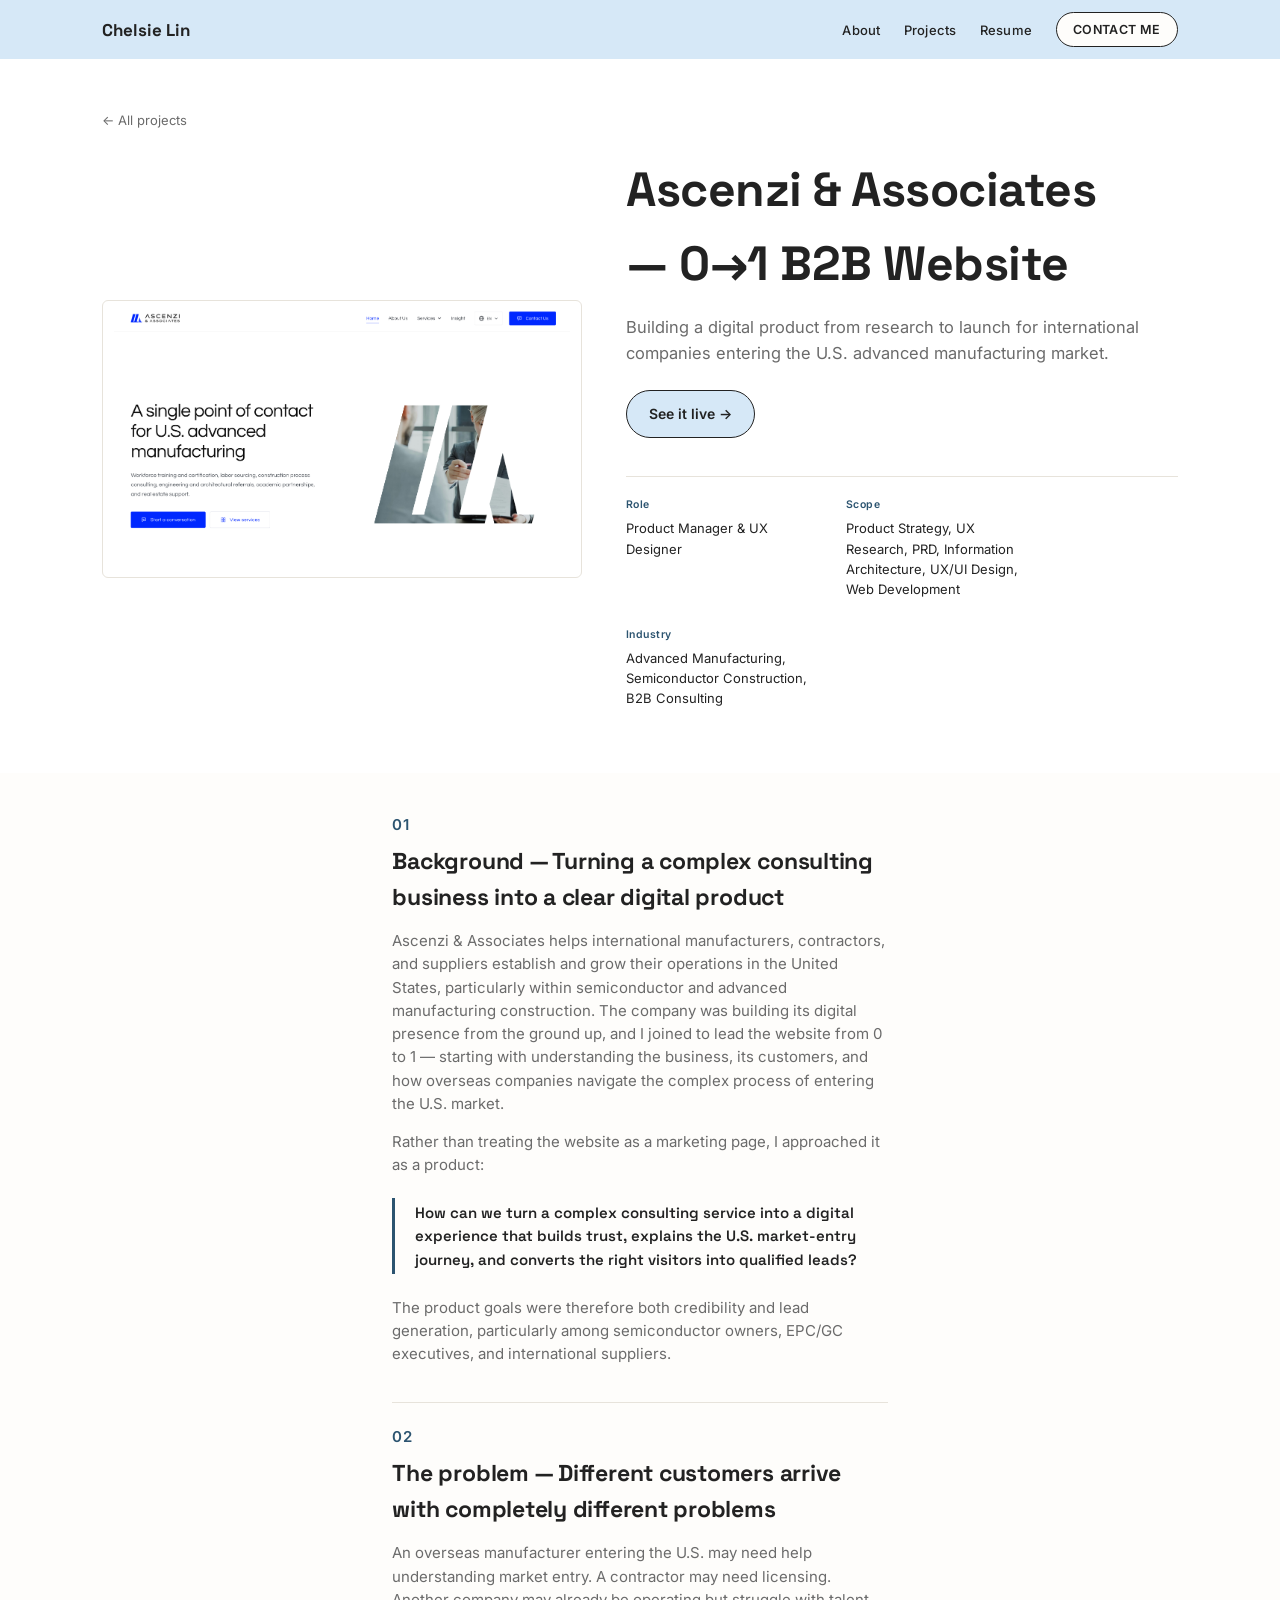
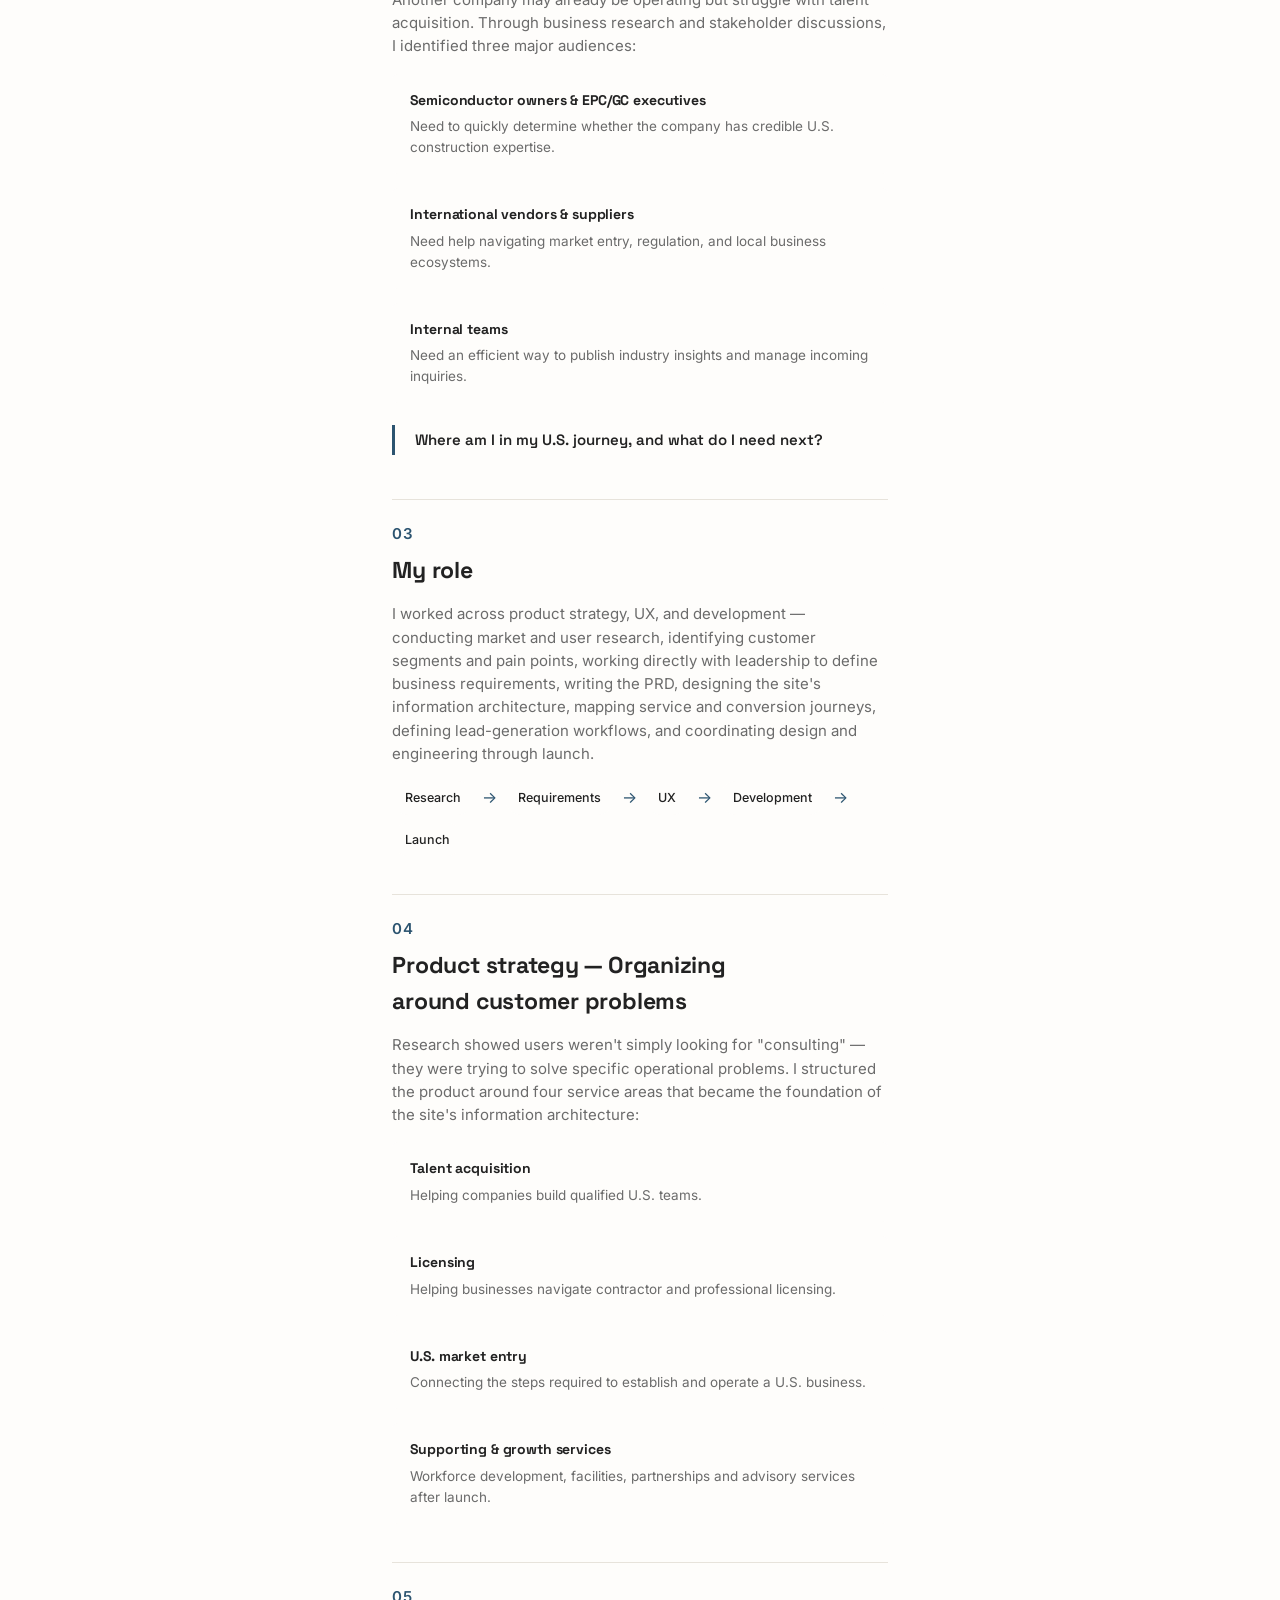
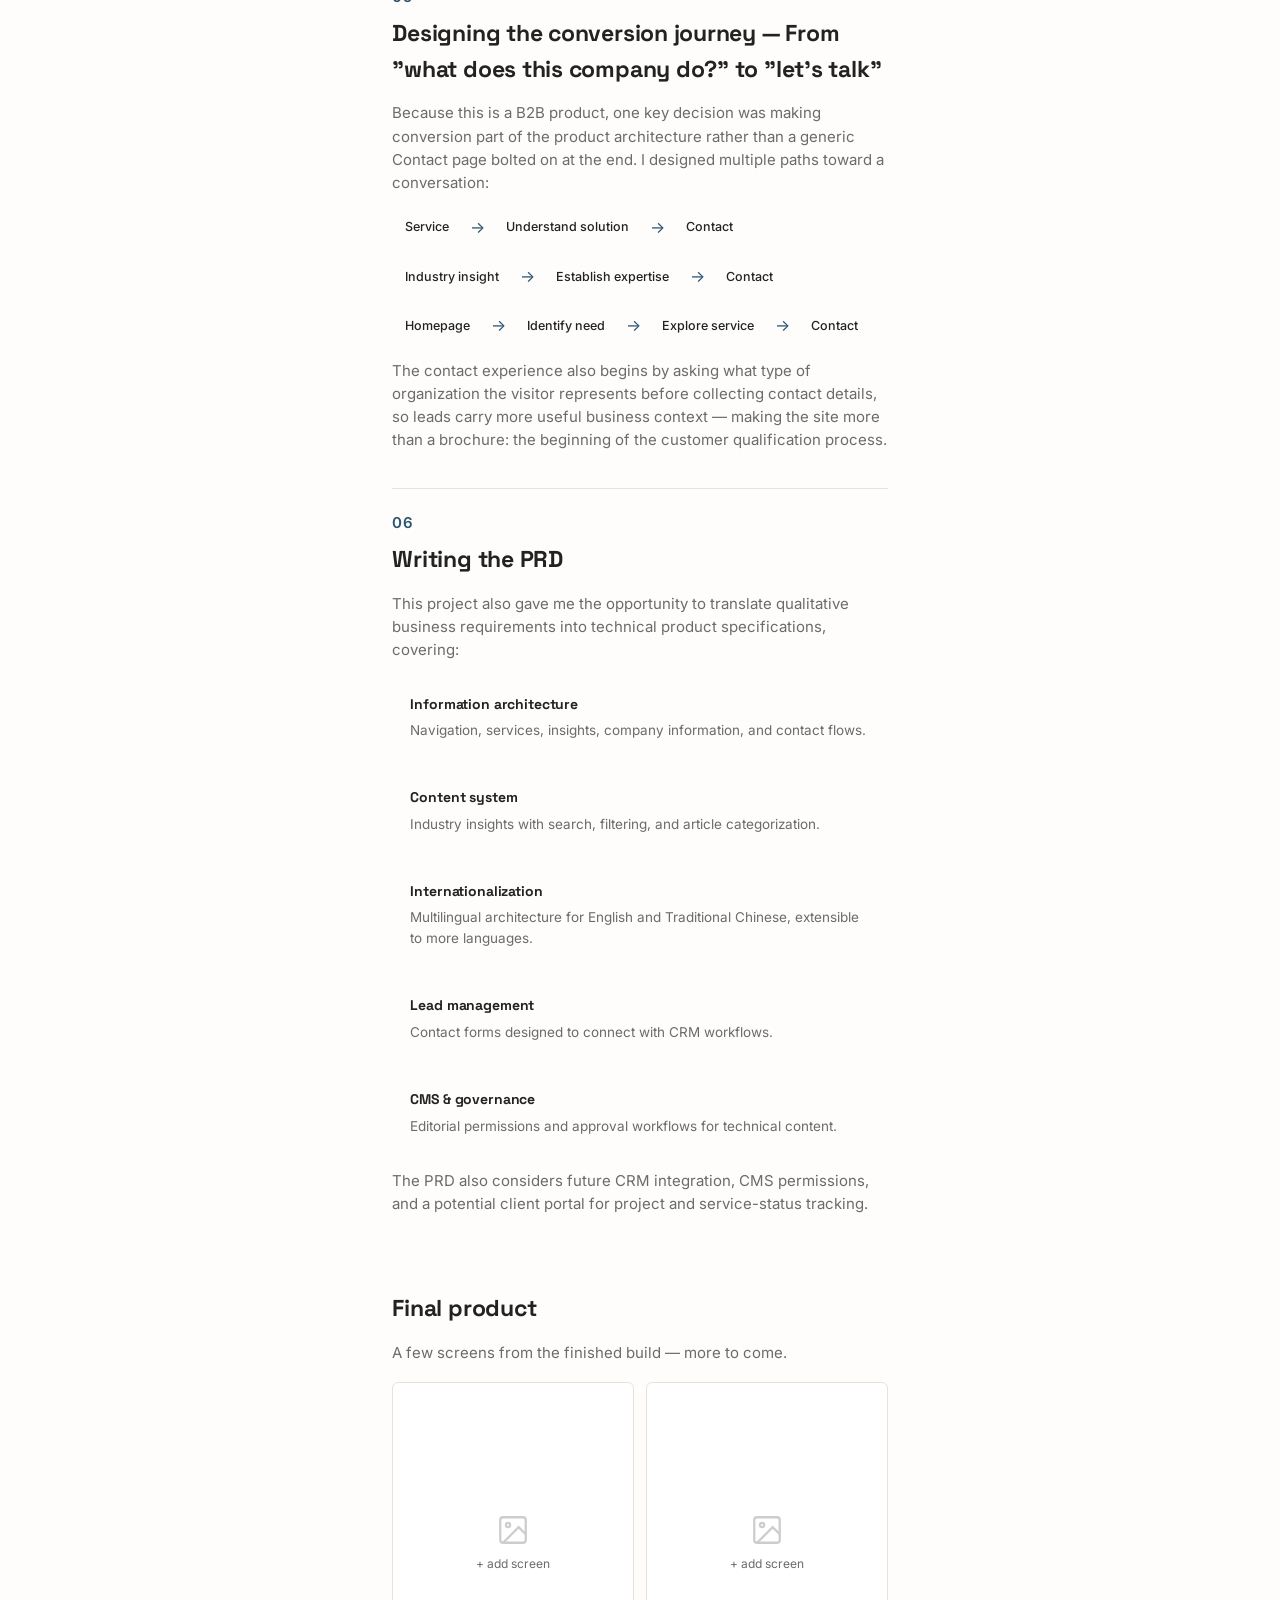
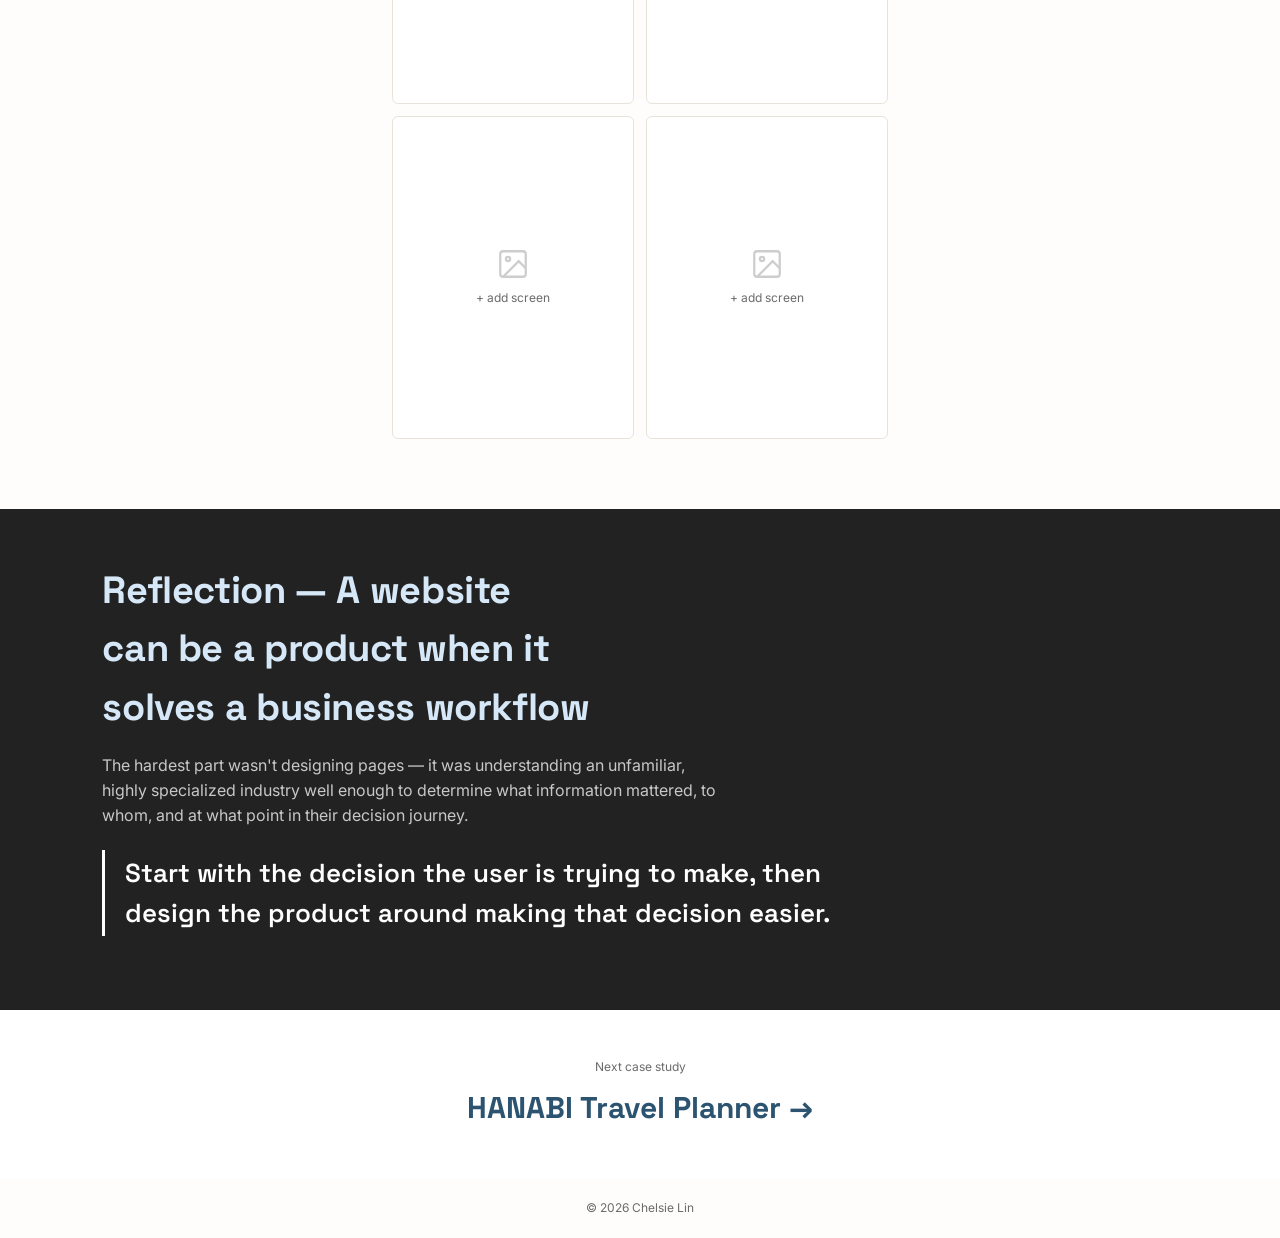
==== commit 9388135c: "add: project photos" ====
--- a/projects/ascenzi.html
+++ b/projects/ascenzi.html
@@ -1,143 +1,270 @@
-<!DOCTYPE html>
+<!doctype html>
 <html lang="en">
-<head>
-<meta charset="UTF-8">
-<meta name="viewport" content="width=device-width, initial-scale=1">
-<title>Ascenzi &amp; Associates — 0→1 B2B Website — Chelsie Lin</title>
-<meta name="description" content="Building a digital product from research to launch for international companies entering the U.S. advanced manufacturing market.">
-<link rel="preconnect" href="https://fonts.googleapis.com">
-<link rel="preconnect" href="https://fonts.gstatic.com" crossorigin>
-<link href="https://fonts.googleapis.com/css2?family=Space+Grotesk:wght@400;500;600;700&family=Inter:wght@400;500;600&display=swap" rel="stylesheet">
-<link rel="stylesheet" href="../style.css">
-</head>
-<body>
-
-<header class="nav is-scrolled" id="nav">
-  <a href="../index.html" class="nav__logo">Chelsie Lin</a>
-  <button class="nav__toggle" id="navToggle" aria-label="Open menu" aria-expanded="false">
-    <span></span><span></span><span></span>
-  </button>
-  <nav class="nav__links" id="navLinks">
-    <a href="../index.html#about">About</a>
-    <a href="../index.html#projects">Projects</a>
-    <a href="../resume.pdf" target="_blank" rel="noopener">Resume</a>
-    <a href="../index.html#contact" class="nav__cta">CONTACT ME</a>
-  </nav>
-</header>
-
-<main>
-
-  <section class="case-hero">
-    <a href="../index.html#projects" class="case-hero__back">&larr; All projects</a>
-    <div class="case-hero__grid">
-      <div class="case-hero__media"><div class="case-img">+ add site screens</div></div>
-      <div class="case-hero__text">
-        <h1>Ascenzi &amp; Associates — 0&rarr;1 B2B Website</h1>
-        <p class="lede">Building a digital product from research to launch for international companies entering the U.S. advanced manufacturing market.</p>
-        <dl class="case-meta">
-      <div><dt>Role</dt><dd>Product Manager &amp; UX Designer</dd></div>
-      <div><dt>Scope</dt><dd>Product Strategy, UX Research, PRD, Information Architecture, UX/UI Design, Web Development</dd></div>
-      <div><dt>Industry</dt><dd>Advanced Manufacturing, Semiconductor Construction, B2B Consulting</dd></div>
-    </dl>
-      </div>
-    </div>
-  </section>
-
-  <div class="case-body">
-
-    <div class="case-section">
-      <p class="case-section__num">01</p>
-      <h2>Background — Turning a complex consulting business into a clear digital product</h2>
-      <p>Ascenzi &amp; Associates helps international manufacturers, contractors, and suppliers establish and grow their operations in the United States, particularly within semiconductor and advanced manufacturing construction. The company was building its digital presence from the ground up, and I joined to lead the website from 0 to 1 &mdash; starting with understanding the business, its customers, and how overseas companies navigate the complex process of entering the U.S. market.</p>
-      <p>Rather than treating the website as a marketing page, I approached it as a product:</p>
-      <p class="pull-quote">How can we turn a complex consulting service into a digital experience that builds trust, explains the U.S. market-entry journey, and converts the right visitors into qualified leads?</p>
-      <p>The product goals were therefore both credibility and lead generation, particularly among semiconductor owners, EPC/GC executives, and international suppliers.</p>
-    </div>
-
-    <div class="case-section">
-      <p class="case-section__num">02</p>
-      <h2>The problem — Different customers arrive with completely different problems</h2>
-      <p>An overseas manufacturer entering the U.S. may need help understanding market entry. A contractor may need licensing. Another company may already be operating but struggle with talent acquisition. Through business research and stakeholder discussions, I identified three major audiences:</p>
-      <div class="card-list">
-        <div><h4>Semiconductor owners &amp; EPC/GC executives</h4><p>Need to quickly determine whether the company has credible U.S. construction expertise.</p></div>
-        <div><h4>International vendors &amp; suppliers</h4><p>Need help navigating market entry, regulation, and local business ecosystems.</p></div>
-        <div><h4>Internal teams</h4><p>Need an efficient way to publish industry insights and manage incoming inquiries.</p></div>
-      </div>
-      <p class="pull-quote">Where am I in my U.S. journey, and what do I need next?</p>
-    </div>
-
-    <div class="case-section">
-      <p class="case-section__num">03</p>
-      <h2>My role</h2>
-      <p>I worked across product strategy, UX, and development &mdash; conducting market and user research, identifying customer segments and pain points, working directly with leadership to define business requirements, writing the PRD, designing the site's information architecture, mapping service and conversion journeys, defining lead-generation workflows, and coordinating design and engineering through launch.</p>
-      <div class="flow"><span>Research</span><em>&rarr;</em><span>Requirements</span><em>&rarr;</em><span>UX</span><em>&rarr;</em><span>Development</span><em>&rarr;</em><span>Launch</span></div>
-    </div>
-
-    <div class="case-section">
-      <p class="case-section__num">04</p>
-      <h2>Product strategy — Organizing around customer problems</h2>
-      <p>Research showed users weren't simply looking for "consulting" &mdash; they were trying to solve specific operational problems. I structured the product around four service areas that became the foundation of the site's information architecture:</p>
-      <div class="card-list">
-        <div><h4>Talent acquisition</h4><p>Helping companies build qualified U.S. teams.</p></div>
-        <div><h4>Licensing</h4><p>Helping businesses navigate contractor and professional licensing.</p></div>
-        <div><h4>U.S. market entry</h4><p>Connecting the steps required to establish and operate a U.S. business.</p></div>
-        <div><h4>Supporting &amp; growth services</h4><p>Workforce development, facilities, partnerships and advisory services after launch.</p></div>
-      </div>
-    </div>
-
-    <div class="case-section">
-      <p class="case-section__num">05</p>
-      <h2>Designing the conversion journey — From "what does this company do?" to "let's talk"</h2>
-      <p>Because this is a B2B product, one key decision was making conversion part of the product architecture rather than a generic Contact page bolted on at the end. I designed multiple paths toward a conversation:</p>
-      <div class="flow"><span>Service</span><em>&rarr;</em><span>Understand solution</span><em>&rarr;</em><span>Contact</span></div>
-      <div class="flow"><span>Industry insight</span><em>&rarr;</em><span>Establish expertise</span><em>&rarr;</em><span>Contact</span></div>
-      <div class="flow"><span>Homepage</span><em>&rarr;</em><span>Identify need</span><em>&rarr;</em><span>Explore service</span><em>&rarr;</em><span>Contact</span></div>
-      <p>The contact experience also begins by asking what type of organization the visitor represents before collecting contact details, so leads carry more useful business context &mdash; making the site more than a brochure: the beginning of the customer qualification process.</p>
-    </div>
-
-    <div class="case-section">
-      <p class="case-section__num">06</p>
-      <h2>Writing the PRD</h2>
-      <p>This project also gave me the opportunity to translate qualitative business requirements into technical product specifications, covering:</p>
-      <div class="card-list">
-        <div><h4>Information architecture</h4><p>Navigation, services, insights, company information, and contact flows.</p></div>
-        <div><h4>Content system</h4><p>Industry insights with search, filtering, and article categorization.</p></div>
-        <div><h4>Internationalization</h4><p>Multilingual architecture for English and Traditional Chinese, extensible to more languages.</p></div>
-        <div><h4>Lead management</h4><p>Contact forms designed to connect with CRM workflows.</p></div>
-        <div><h4>CMS &amp; governance</h4><p>Editorial permissions and approval workflows for technical content.</p></div>
-      </div>
-      <p>The PRD also considers future CRM integration, CMS permissions, and a potential client portal for project and service-status tracking.</p>
-    </div>
-
-  </div>
-
-  <div class="case-body" style="padding-top:0;">
-    <div class="case-section" style="border-top:none;">
-      <h2>Final product</h2>
-      <p>A few screens from the finished build &mdash; more to come.</p>
-      <div class="screens-grid">
-        <div class="case-img">+ add screen</div>
-        <div class="case-img">+ add screen</div>
-        <div class="case-img">+ add screen</div>
-        <div class="case-img">+ add screen</div>
-      </div>
-    </div>
-  </div>
-
-  <div class="reflection">
-    <h2>Reflection — A website can be a product when it solves a business workflow</h2>
-    <p>The hardest part wasn't designing pages &mdash; it was understanding an unfamiliar, highly specialized industry well enough to determine what information mattered, to whom, and at what point in their decision journey.</p>
-    <p class="pull-quote" style="border-color: var(--citrus); color: var(--paper);">Start with the decision the user is trying to make, then design the product around making that decision easier.</p>
-  </div>
-
-  <div class="case-nav-next">
-    <span>Next case study</span>
-    <a href="hanabi.html">HANABI Travel Planner &rarr;</a>
-  </div>
-
-</main>
-
-<footer class="footer"><span>&copy; 2026 Chelsie Lin</span></footer>
-<script src="../script.js"></script>
-</body>
+    <head>
+        <meta charset="UTF-8" />
+        <meta name="viewport" content="width=device-width, initial-scale=1" />
+        <title>Ascenzi &amp; Associates — 0→1 B2B Website — Chelsie Lin</title>
+        <meta
+            name="description"
+            content="Building a digital product from research to launch for international companies entering the U.S. advanced manufacturing market."
+        />
+        <link rel="preconnect" href="https://fonts.googleapis.com" />
+        <link rel="preconnect" href="https://fonts.gstatic.com" crossorigin />
+        <link
+            href="https://fonts.googleapis.com/css2?family=Space+Grotesk:wght@400;500;600;700&family=Inter:wght@400;500;600&display=swap"
+            rel="stylesheet"
+        />
+        <link rel="stylesheet" href="../style.css" />
+    </head>
+    <body>
+        <header class="nav is-scrolled" id="nav">
+            <a href="../index.html" class="nav__logo">Chelsie Lin</a>
+            <button class="nav__toggle" id="navToggle" aria-label="Open menu" aria-expanded="false">
+                <span></span><span></span><span></span>
+            </button>
+            <nav class="nav__links" id="navLinks">
+                <a href="../index.html#about">About</a>
+                <a href="../index.html#projects">Projects</a>
+                <a href="../resume.pdf" target="_blank" rel="noopener">Resume</a>
+                <a href="../index.html#contact" class="nav__cta">CONTACT ME</a>
+            </nav>
+        </header>
+
+        <main>
+            <section class="case-hero">
+                <a href="../index.html#projects" class="case-hero__back">&larr; All projects</a>
+                <div class="case-hero__grid">
+                    <div class="case-hero__media">
+                        <img class="case-img" src="../assets/ascenzi-cover.jpg" alt="Ascenzi & Associates" />
+                    </div>
+                    <div class="case-hero__text">
+                        <h1>Ascenzi &amp; Associates — 0&rarr;1 B2B Website</h1>
+                        <p class="lede">
+                            Building a digital product from research to launch for international companies entering the
+                            U.S. advanced manufacturing market.
+                        </p>
+                        <a
+                            class="hero__cta hero__cta--outline"
+                            href="https://your-link-here.com"
+                            target="_blank"
+                            rel="noopener"
+                            >See it live &rarr;</a
+                        >
+                        <dl class="case-meta">
+                            <div>
+                                <dt>Role</dt>
+                                <dd>Product Manager &amp; UX Designer</dd>
+                            </div>
+                            <div>
+                                <dt>Scope</dt>
+                                <dd>
+                                    Product Strategy, UX Research, PRD, Information Architecture, UX/UI Design, Web
+                                    Development
+                                </dd>
+                            </div>
+                            <div>
+                                <dt>Industry</dt>
+                                <dd>Advanced Manufacturing, Semiconductor Construction, B2B Consulting</dd>
+                            </div>
+                        </dl>
+                    </div>
+                </div>
+            </section>
+
+            <div class="case-body">
+                <div class="case-section">
+                    <p class="case-section__num">01</p>
+                    <h2>Background — Turning a complex consulting business into a clear digital product</h2>
+                    <p>
+                        Ascenzi &amp; Associates helps international manufacturers, contractors, and suppliers establish
+                        and grow their operations in the United States, particularly within semiconductor and advanced
+                        manufacturing construction. The company was building its digital presence from the ground up,
+                        and I joined to lead the website from 0 to 1 &mdash; starting with understanding the business,
+                        its customers, and how overseas companies navigate the complex process of entering the U.S.
+                        market.
+                    </p>
+                    <p>Rather than treating the website as a marketing page, I approached it as a product:</p>
+                    <p class="pull-quote">
+                        How can we turn a complex consulting service into a digital experience that builds trust,
+                        explains the U.S. market-entry journey, and converts the right visitors into qualified leads?
+                    </p>
+                    <p>
+                        The product goals were therefore both credibility and lead generation, particularly among
+                        semiconductor owners, EPC/GC executives, and international suppliers.
+                    </p>
+                </div>
+
+                <div class="case-section">
+                    <p class="case-section__num">02</p>
+                    <h2>The problem — Different customers arrive with completely different problems</h2>
+                    <p>
+                        An overseas manufacturer entering the U.S. may need help understanding market entry. A
+                        contractor may need licensing. Another company may already be operating but struggle with talent
+                        acquisition. Through business research and stakeholder discussions, I identified three major
+                        audiences:
+                    </p>
+                    <div class="card-list">
+                        <div>
+                            <h4>Semiconductor owners &amp; EPC/GC executives</h4>
+                            <p>
+                                Need to quickly determine whether the company has credible U.S. construction expertise.
+                            </p>
+                        </div>
+                        <div>
+                            <h4>International vendors &amp; suppliers</h4>
+                            <p>Need help navigating market entry, regulation, and local business ecosystems.</p>
+                        </div>
+                        <div>
+                            <h4>Internal teams</h4>
+                            <p>Need an efficient way to publish industry insights and manage incoming inquiries.</p>
+                        </div>
+                    </div>
+                    <p class="pull-quote">Where am I in my U.S. journey, and what do I need next?</p>
+                </div>
+
+                <div class="case-section">
+                    <p class="case-section__num">03</p>
+                    <h2>My role</h2>
+                    <p>
+                        I worked across product strategy, UX, and development &mdash; conducting market and user
+                        research, identifying customer segments and pain points, working directly with leadership to
+                        define business requirements, writing the PRD, designing the site's information architecture,
+                        mapping service and conversion journeys, defining lead-generation workflows, and coordinating
+                        design and engineering through launch.
+                    </p>
+                    <div class="flow">
+                        <span>Research</span><em>&rarr;</em><span>Requirements</span><em>&rarr;</em><span>UX</span
+                        ><em>&rarr;</em><span>Development</span><em>&rarr;</em><span>Launch</span>
+                    </div>
+                </div>
+
+                <div class="case-section">
+                    <p class="case-section__num">04</p>
+                    <h2>Product strategy — Organizing around customer problems</h2>
+                    <p>
+                        Research showed users weren't simply looking for "consulting" &mdash; they were trying to solve
+                        specific operational problems. I structured the product around four service areas that became
+                        the foundation of the site's information architecture:
+                    </p>
+                    <div class="card-list">
+                        <div>
+                            <h4>Talent acquisition</h4>
+                            <p>Helping companies build qualified U.S. teams.</p>
+                        </div>
+                        <div>
+                            <h4>Licensing</h4>
+                            <p>Helping businesses navigate contractor and professional licensing.</p>
+                        </div>
+                        <div>
+                            <h4>U.S. market entry</h4>
+                            <p>Connecting the steps required to establish and operate a U.S. business.</p>
+                        </div>
+                        <div>
+                            <h4>Supporting &amp; growth services</h4>
+                            <p>Workforce development, facilities, partnerships and advisory services after launch.</p>
+                        </div>
+                    </div>
+                </div>
+
+                <div class="case-section">
+                    <p class="case-section__num">05</p>
+                    <h2>Designing the conversion journey — From "what does this company do?" to "let's talk"</h2>
+                    <p>
+                        Because this is a B2B product, one key decision was making conversion part of the product
+                        architecture rather than a generic Contact page bolted on at the end. I designed multiple paths
+                        toward a conversation:
+                    </p>
+                    <div class="flow">
+                        <span>Service</span><em>&rarr;</em><span>Understand solution</span><em>&rarr;</em
+                        ><span>Contact</span>
+                    </div>
+                    <div class="flow">
+                        <span>Industry insight</span><em>&rarr;</em><span>Establish expertise</span><em>&rarr;</em
+                        ><span>Contact</span>
+                    </div>
+                    <div class="flow">
+                        <span>Homepage</span><em>&rarr;</em><span>Identify need</span><em>&rarr;</em
+                        ><span>Explore service</span><em>&rarr;</em><span>Contact</span>
+                    </div>
+                    <p>
+                        The contact experience also begins by asking what type of organization the visitor represents
+                        before collecting contact details, so leads carry more useful business context &mdash; making
+                        the site more than a brochure: the beginning of the customer qualification process.
+                    </p>
+                </div>
+
+                <div class="case-section">
+                    <p class="case-section__num">06</p>
+                    <h2>Writing the PRD</h2>
+                    <p>
+                        This project also gave me the opportunity to translate qualitative business requirements into
+                        technical product specifications, covering:
+                    </p>
+                    <div class="card-list">
+                        <div>
+                            <h4>Information architecture</h4>
+                            <p>Navigation, services, insights, company information, and contact flows.</p>
+                        </div>
+                        <div>
+                            <h4>Content system</h4>
+                            <p>Industry insights with search, filtering, and article categorization.</p>
+                        </div>
+                        <div>
+                            <h4>Internationalization</h4>
+                            <p>
+                                Multilingual architecture for English and Traditional Chinese, extensible to more
+                                languages.
+                            </p>
+                        </div>
+                        <div>
+                            <h4>Lead management</h4>
+                            <p>Contact forms designed to connect with CRM workflows.</p>
+                        </div>
+                        <div>
+                            <h4>CMS &amp; governance</h4>
+                            <p>Editorial permissions and approval workflows for technical content.</p>
+                        </div>
+                    </div>
+                    <p>
+                        The PRD also considers future CRM integration, CMS permissions, and a potential client portal
+                        for project and service-status tracking.
+                    </p>
+                </div>
+            </div>
+
+            <div class="case-body" style="padding-top: 0">
+                <div class="case-section" style="border-top: none">
+                    <h2>Final product</h2>
+                    <p>A few screens from the finished build &mdash; more to come.</p>
+                    <div class="screens-grid">
+                        <div class="case-img">+ add screen</div>
+                        <div class="case-img">+ add screen</div>
+                        <div class="case-img">+ add screen</div>
+                        <div class="case-img">+ add screen</div>
+                    </div>
+                </div>
+            </div>
+
+            <div class="reflection">
+                <h2>Reflection — A website can be a product when it solves a business workflow</h2>
+                <p>
+                    The hardest part wasn't designing pages &mdash; it was understanding an unfamiliar, highly
+                    specialized industry well enough to determine what information mattered, to whom, and at what point
+                    in their decision journey.
+                </p>
+                <p class="pull-quote" style="border-color: var(--citrus); color: var(--paper)">
+                    Start with the decision the user is trying to make, then design the product around making that
+                    decision easier.
+                </p>
+            </div>
+
+            <div class="case-nav-next">
+                <span>Next case study</span>
+                <a href="hanabi.html">HANABI Travel Planner &rarr;</a>
+            </div>
+        </main>
+
+        <footer class="footer"><span>&copy; 2026 Chelsie Lin</span></footer>
+        <script src="../script.js"></script>
+    </body>
 </html>
--- a/style.css
+++ b/style.css
@@ -1,230 +1,927 @@
 :root {
-  --cream: #FEFDFB;
-  --ink: #222222;
-  --ink-soft: #6B6B6B;
-  --blue: #D6E8F7;
-  --blue-deep: #2C5470;
-  --paper: #FFFFFF;
-  --border: #E7E3DB;
-  --display: 'Space Grotesk', sans-serif;
-  --sans: 'Inter', sans-serif;
-}
-
-* { box-sizing: border-box; }
-html { scroll-behavior: smooth; scroll-padding-top: 76px; }
-body { margin: 0; font-family: var(--sans); color: var(--ink); background: var(--cream); line-height: 1.55; }
-h1, h2, h3, h4 { font-family: var(--display); font-weight: 800; margin: 0; color: var(--ink); letter-spacing: -.01em; text-wrap: balance; }
-p { margin: 0 0 .9rem; max-width: 62ch; color: var(--ink-soft); }
-a { color: inherit; text-decoration: none; }
-section { padding: 52px 8vw; }
-h2 { font-size: clamp(26px, 3.6vw, 38px); margin-bottom: 28px; }
+    --cream: #fefdfb;
+    --ink: #222222;
+    --ink-soft: #6b6b6b;
+    --blue: #d6e8f7;
+    --blue-deep: #2c5470;
+    --paper: #ffffff;
+    --border: #e7e3db;
+    --display: 'Space Grotesk', sans-serif;
+    --sans: 'Inter', sans-serif;
+}
+
+* {
+    box-sizing: border-box;
+}
+html {
+    scroll-behavior: smooth;
+    scroll-padding-top: 76px;
+}
+body {
+    margin: 0;
+    font-family: var(--sans);
+    color: var(--ink);
+    background: var(--cream);
+    line-height: 1.55;
+}
+h1,
+h2,
+h3,
+h4 {
+    font-family: var(--display);
+    font-weight: 800;
+    margin: 0;
+    color: var(--ink);
+    letter-spacing: -0.01em;
+    text-wrap: balance;
+}
+p {
+    margin: 0 0 0.9rem;
+    max-width: 62ch;
+    color: var(--ink-soft);
+}
+a {
+    color: inherit;
+    text-decoration: none;
+}
+section {
+    padding: 52px 8vw;
+}
+h2 {
+    font-size: clamp(26px, 3.6vw, 38px);
+    margin-bottom: 28px;
+}
 
 /* Nav */
 .nav {
-  position: sticky; top: 0; z-index: 50;
-  display: flex; align-items: center; justify-content: space-between;
-  padding: 12px 8vw; background: var(--blue); transition: box-shadow .3s ease;
-}
-.nav.is-scrolled { box-shadow: 0 2px 14px rgba(0,0,0,.08); }
-.nav__logo { font-family: var(--display); font-weight: 700; font-size: 17px; color: var(--ink); }
-.nav__links { display: flex; align-items: center; gap: 24px; }
-.nav__links a { font-size: 13px; font-weight: 500; color: var(--ink); transition: opacity .2s ease; letter-spacing: .01em; }
-.nav__links a:hover { opacity: .65; }
+    position: sticky;
+    top: 0;
+    z-index: 50;
+    display: flex;
+    align-items: center;
+    justify-content: space-between;
+    padding: 12px 8vw;
+    background: var(--blue);
+    transition: box-shadow 0.3s ease;
+}
+.nav.is-scrolled {
+    box-shadow: 0 2px 14px rgba(0, 0, 0, 0.08);
+}
+.nav__logo {
+    font-family: var(--display);
+    font-weight: 700;
+    font-size: 17px;
+    color: var(--ink);
+}
+.nav__links {
+    display: flex;
+    align-items: center;
+    gap: 24px;
+}
+.nav__links a {
+    font-size: 13px;
+    font-weight: 500;
+    color: var(--ink);
+    transition: opacity 0.2s ease;
+    letter-spacing: 0.01em;
+}
+.nav__links a:hover {
+    opacity: 0.65;
+}
 .nav__links a.nav__cta {
-  background: var(--cream); color: var(--ink); border: 1px solid var(--ink);
-  padding: 7px 16px; border-radius: 999px; font-weight: 600; font-size: 12.5px; letter-spacing: .03em;
-}
-.nav__links a.nav__cta:hover { opacity: .75; }
-.nav__toggle { display: none; flex-direction: column; gap: 5px; background: none; border: none; cursor: pointer; padding: 6px; }
-.nav__toggle span { width: 22px; height: 2px; background: var(--ink); }
+    background: var(--cream);
+    color: var(--ink);
+    border: 1px solid var(--ink);
+    padding: 7px 16px;
+    border-radius: 999px;
+    font-weight: 600;
+    font-size: 12.5px;
+    letter-spacing: 0.03em;
+}
+.nav__links a.nav__cta:hover {
+    opacity: 0.75;
+}
+.nav__toggle {
+    display: none;
+    flex-direction: column;
+    gap: 5px;
+    background: none;
+    border: none;
+    cursor: pointer;
+    padding: 6px;
+}
+.nav__toggle span {
+    width: 22px;
+    height: 2px;
+    background: var(--ink);
+}
 
 /* Hero */
-.hero { padding: 40px 8vw 0; }
-.hero__inner { display: grid; grid-template-columns: 300px 1fr; gap: 48px; align-items: center; }
-.hero__photo { aspect-ratio: 1/1; border-radius: 10px; overflow: hidden; border: 1px solid var(--ink); }
-.hero__photo img { width: 100%; height: 100%; object-fit: cover; }
-.hero__eyebrow { font-size: 13px; font-weight: 600; color: var(--blue-deep); letter-spacing: .02em; margin-bottom: 10px; }
-.hero__name { font-size: clamp(44px, 6.2vw, 84px); line-height: .96; margin-bottom: 14px; }
-.hero__tagline { font-size: 17px; max-width: 46ch; margin-bottom: 22px; }
-.hero__cta { display: inline-block; font-size: 14px; font-weight: 600; padding: 12px 22px; border-radius: 999px; margin-bottom: 22px; transition: transform .15s ease; }
-.hero__cta--outline { background: var(--blue); color: var(--ink); border: 1px solid var(--ink); }
-.hero__cta:hover { transform: translateY(-2px); }
-.hero__social { display: flex; gap: 18px; }
-.hero__social a { font-size: 13px; font-weight: 500; color: var(--ink-soft); border-bottom: 1px solid var(--border); padding-bottom: 2px; }
-.hero__social a:hover { color: var(--ink); border-color: var(--ink); }
+.hero {
+    padding: 40px 8vw 0;
+}
+.hero__inner {
+    display: grid;
+    grid-template-columns: 300px 1fr;
+    gap: 48px;
+    align-items: center;
+}
+.hero__photo {
+    aspect-ratio: 1/1;
+    border-radius: 10px;
+    overflow: hidden;
+    border: 1px solid var(--ink);
+}
+.hero__photo img {
+    width: 100%;
+    height: 100%;
+    object-fit: cover;
+}
+.hero__eyebrow {
+    font-size: 13px;
+    font-weight: 600;
+    color: var(--blue-deep);
+    letter-spacing: 0.02em;
+    margin-bottom: 10px;
+}
+.hero__name {
+    font-size: clamp(44px, 6.2vw, 84px);
+    line-height: 0.96;
+    margin-bottom: 14px;
+}
+.hero__tagline {
+    font-size: 17px;
+    max-width: 46ch;
+    margin-bottom: 22px;
+}
+.hero__cta {
+    display: inline-block;
+    font-size: 14px;
+    font-weight: 600;
+    padding: 12px 22px;
+    border-radius: 999px;
+    margin-bottom: 22px;
+    transition: transform 0.15s ease;
+}
+.hero__cta--outline {
+    background: var(--blue);
+    color: var(--ink);
+    border: 1px solid var(--ink);
+}
+.hero__cta:hover {
+    transform: translateY(-2px);
+}
+.hero__social {
+    display: flex;
+    gap: 18px;
+}
+.hero__social a {
+    font-size: 13px;
+    font-weight: 500;
+    color: var(--ink-soft);
+    border-bottom: 1px solid var(--border);
+    padding-bottom: 2px;
+}
+.hero__social a:hover {
+    color: var(--ink);
+    border-color: var(--ink);
+}
 
 /* Marquee */
-.marquee { background: var(--ink); overflow: hidden; padding: 14px 0; margin-top: 48px; }
-.marquee__track { display: flex; width: max-content; gap: 36px; align-items: center; animation: scroll 32s linear infinite; }
-.marquee__track span { font-family: var(--display); font-weight: 700; font-size: 18px; color: var(--cream); white-space: nowrap; }
-.marquee__track .dot { color: var(--blue); font-size: 13px; }
-@keyframes scroll { from { transform: translateX(0); } to { transform: translateX(-50%); } }
-@media (prefers-reduced-motion: reduce) { .marquee__track { animation: none; } }
+.marquee {
+    background: var(--ink);
+    overflow: hidden;
+    padding: 14px 0;
+    margin-top: 48px;
+}
+.marquee__track {
+    display: flex;
+    width: max-content;
+    gap: 36px;
+    align-items: center;
+    animation: scroll 32s linear infinite;
+}
+.marquee__track span {
+    font-family: var(--display);
+    font-weight: 700;
+    font-size: 18px;
+    color: var(--cream);
+    white-space: nowrap;
+}
+.marquee__track .dot {
+    color: var(--blue);
+    font-size: 13px;
+}
+@keyframes scroll {
+    from {
+        transform: translateX(0);
+    }
+    to {
+        transform: translateX(-50%);
+    }
+}
+@media (prefers-reduced-motion: reduce) {
+    .marquee__track {
+        animation: none;
+    }
+}
 
 /* About */
-.about__grid { display: grid; grid-template-columns: 1fr 1.3fr; gap: 48px; align-items: start; }
-.about__gallery { display: grid; grid-template-columns: 1fr 1fr; gap: 12px; }
-.about__gallery .case-img:first-child { grid-column: 1 / -1; aspect-ratio: 16/10; }
-.about__gallery .case-img { aspect-ratio: 1/1; min-height: 0; margin: 0; }
-.about__stats { display: grid; grid-template-columns: 1fr 1fr; gap: 16px; margin-top: 24px; }
-.stat { background: var(--paper); border: 1px solid var(--border); border-radius: 6px; padding: 18px 18px; }
-.stat__num { display: block; font-family: var(--display); font-size: 28px; font-weight: 700; color: var(--ink); }
-.stat__label { display: block; font-size: 12.5px; color: var(--ink-soft); margin-top: 4px; }
+.about__grid {
+    display: grid;
+    grid-template-columns: 1fr 1.3fr;
+    gap: 48px;
+    align-items: start;
+}
+.about__gallery {
+    display: grid;
+    grid-template-columns: 1fr 1fr;
+    gap: 14px 12px;
+    align-items: start;
+}
+.about__gallery figure {
+    margin: 0;
+}
+.about__gallery figure:first-child {
+    grid-column: 1 / -1;
+}
+.about__gallery .case-img {
+    min-height: 0;
+    margin: 0;
+}
+.about__gallery figure:first-child .case-img {
+    aspect-ratio: 1477/1108;
+}
+.about__gallery figure:nth-child(2) .case-img,
+.about__gallery figure:nth-child(3) .case-img {
+    aspect-ratio: 1478/1108;
+    object-fit: cover;
+    padding: 0;
+}
+.about__gallery figcaption {
+    font-size: 11px;
+    font-style: italic;
+    color: var(--ink-soft);
+    margin-top: 6px;
+    text-align: center;
+}
+.about__stats {
+    display: grid;
+    grid-template-columns: 1fr 1fr;
+    gap: 16px;
+    margin-top: 24px;
+}
+.stat {
+    background: var(--paper);
+    border: 1px solid var(--border);
+    border-radius: 6px;
+    padding: 18px 18px;
+}
+.stat__num {
+    display: block;
+    font-family: var(--display);
+    font-size: 28px;
+    font-weight: 700;
+    color: var(--ink);
+}
+.stat__label {
+    display: block;
+    font-size: 12.5px;
+    color: var(--ink-soft);
+    margin-top: 4px;
+}
 
 /* Projects */
-.projects { background: var(--cream); }
-.tier-label { font-size: 13px; font-weight: 600; color: var(--blue-deep); margin: 8px 0 18px; }
-.tier-label:first-of-type { margin-top: 0; }
-
-.featured-grid { display: grid; grid-template-columns: repeat(auto-fill, minmax(300px, 1fr)); gap: 20px; }
+.projects {
+    background: var(--cream);
+}
+.tier-label {
+    font-size: 13px;
+    font-weight: 600;
+    color: var(--blue-deep);
+    margin: 8px 0 18px;
+}
+.tier-label:first-of-type {
+    margin-top: 0;
+}
+
+.featured-grid {
+    display: grid;
+    grid-template-columns: repeat(auto-fill, minmax(300px, 1fr));
+    gap: 20px;
+}
 .panel {
-  display: flex; flex-direction: column; justify-content: space-between;
-  border-radius: 8px; position: relative; overflow: hidden;
-  background: var(--ink); color: var(--cream); border: 1px solid rgba(255,255,255,.1);
-  transition: transform .15s ease;
-}
-.panel:hover { transform: translateY(-3px); }
-.panel__media .case-img { aspect-ratio: 16/10; min-height: 0; margin: 0; border-radius: 0; background: rgba(255,255,255,.06); border: none; border-bottom: 1px solid rgba(255,255,255,.1); color: rgba(254,253,251,.5); }
-.panel__media .case-img::before { background-color: var(--cream); }
-.panel__body { padding: 22px 22px 18px; flex: 1; }
-.panel__role { display: block; font-size: 11.5px; font-weight: 600; letter-spacing: .02em; margin-bottom: 10px; opacity: .75; }
-.panel h3 { font-size: 20px; line-height: 1.14; margin-bottom: 8px; color: var(--cream); }
-.panel p { font-size: 13.5px; margin-bottom: 0; max-width: 34ch; color: rgba(254,253,251,.68); }
-.panel__impact { display: block; font-size: 12px; font-weight: 500; margin: 0 22px 20px; padding-top: 12px; border-top: 1px solid rgba(255,255,255,.18); opacity: .55; }
-.panel__impact-text { opacity: 1; }
-
-.selected-grid { display: grid; grid-template-columns: repeat(auto-fill, minmax(280px, 1fr)); gap: 16px; margin-top: 32px; }
-.mini-card { display: flex; gap: 14px; background: var(--paper); border: 1px solid var(--border); border-radius: 8px; padding: 14px; transition: border-color .15s ease; }
-.mini-card:hover { border-color: var(--ink); }
-.mini-card__media { flex-shrink: 0; width: 92px; }
-.mini-card__media .case-img { aspect-ratio: 1/1; min-height: 0; margin: 0; }
-.mini-card__body { flex: 1; min-width: 0; }
-.mini-card__role { display: inline-block; font-size: 11px; font-weight: 600; color: var(--blue-deep); background: var(--blue); padding: 3px 10px; border-radius: 999px; margin-bottom: 8px; }
-.mini-card h3 { font-size: 15.5px; margin-bottom: 4px; }
-.mini-card p { font-size: 12.5px; margin: 0; }
+    display: flex;
+    flex-direction: column;
+    justify-content: space-between;
+    border-radius: 8px;
+    position: relative;
+    overflow: hidden;
+    background: var(--ink);
+    color: var(--cream);
+    border: 1px solid rgba(255, 255, 255, 0.1);
+    transition: transform 0.15s ease;
+}
+.panel:hover {
+    transform: translateY(-3px);
+}
+.panel__media .case-img {
+    aspect-ratio: 1387/804;
+    min-height: 0;
+    margin: 0;
+    border-radius: 0;
+    background: rgba(255, 255, 255, 0.06);
+    border: none;
+    border-bottom: 1px solid rgba(255, 255, 255, 0.1);
+    color: rgba(254, 253, 251, 0.5);
+}
+.panel__media .case-img::before {
+    background-color: var(--cream);
+}
+.panel__body {
+    padding: 22px 22px 18px;
+    flex: 1;
+}
+.panel__role {
+    display: block;
+    font-size: 11.5px;
+    font-weight: 600;
+    letter-spacing: 0.02em;
+    margin-bottom: 10px;
+    opacity: 0.75;
+}
+.panel h3 {
+    font-size: 20px;
+    line-height: 1.14;
+    margin-bottom: 8px;
+    color: var(--cream);
+}
+.panel p {
+    font-size: 13.5px;
+    margin-bottom: 0;
+    max-width: 34ch;
+    color: rgba(254, 253, 251, 0.68);
+}
+.panel__impact {
+    display: block;
+    font-size: 12px;
+    font-weight: 500;
+    margin: 0 22px 20px;
+    padding-top: 12px;
+    border-top: 1px solid rgba(255, 255, 255, 0.18);
+    opacity: 0.55;
+}
+.panel__impact-text {
+    opacity: 1;
+}
+
+.selected-grid {
+    display: grid;
+    grid-template-columns: repeat(auto-fill, minmax(280px, 1fr));
+    gap: 16px;
+    margin-top: 32px;
+}
+.mini-card {
+    display: flex;
+    align-items: flex-start;
+    gap: 14px;
+    background: var(--paper);
+    border: 1px solid var(--border);
+    border-radius: 8px;
+    padding: 14px;
+    transition: border-color 0.15s ease;
+}
+.mini-card:hover {
+    border-color: var(--ink);
+}
+.mini-card__media {
+    flex-shrink: 0;
+    width: 128px;
+}
+.mini-card__media .case-img {
+    aspect-ratio: 1276/906;
+    min-height: 0;
+    margin: 0;
+}
+.mini-card__body {
+    flex: 1;
+    min-width: 0;
+}
+.mini-card__role {
+    display: inline-block;
+    font-size: 11px;
+    font-weight: 600;
+    color: var(--blue-deep);
+    background: var(--blue);
+    padding: 3px 10px;
+    border-radius: 999px;
+    margin-bottom: 8px;
+}
+.mini-card h3 {
+    font-size: 15.5px;
+    margin-bottom: 4px;
+}
+.mini-card p {
+    font-size: 12.5px;
+    margin: 0;
+}
 
 /* Background / experience */
-.background { background: var(--cream); }
-.background__grid { display: grid; grid-template-columns: 1fr 1.2fr 1.8fr; gap: 36px; align-items: start; }
-.background__photo.case-img { aspect-ratio: 4/5; min-height: 0; margin: 0; }
-.background__skills h3, .background__history h3 { font-size: 14px; margin-bottom: 14px; }
-.pills { display: flex; flex-wrap: wrap; gap: 8px; }
-.pill { background: var(--blue); color: var(--ink); font-size: 12.5px; font-weight: 500; padding: 6px 13px; border-radius: 999px; }
-.background__history-head { display: flex; align-items: baseline; justify-content: space-between; gap: 10px; }
-.view-resume { font-size: 12px; font-weight: 600; color: var(--blue-deep); }
-.background__history h3:not(:first-child) { margin-top: 26px; }
-.bg-compact { list-style: none; margin: 0 0 4px; padding: 0; display: flex; flex-direction: column; gap: 14px; }
-.bg-compact__title { font-size: 13.5px; margin: 0; }
-.bg-compact__meta { font-size: 11.5px; color: var(--ink-soft); margin: 2px 0 0; }
-.bg-compact__desc { font-size: 12.5px; margin: 3px 0 0; }
+.background {
+    background: var(--cream);
+}
+.background__grid {
+    display: grid;
+    grid-template-columns: 1fr 1.2fr 1.8fr;
+    gap: 36px;
+    align-items: start;
+}
+.background__photo-col {
+    display: flex;
+    flex-direction: column;
+    gap: 14px;
+}
+.background__photo.case-img {
+    aspect-ratio: 1108/1477;
+    min-height: 0;
+    margin: 0;
+}
+.background__quote {
+    margin: 0;
+    padding: 0;
+    font-family: var(--display);
+    font-size: 14px;
+    font-style: italic;
+    color: var(--ink);
+    line-height: 1.4;
+    border: none;
+}
+.background__quote cite {
+    display: block;
+    margin-top: 6px;
+    font-family: var(--sans);
+    font-style: normal;
+    font-size: 11.5px;
+    color: var(--ink-soft);
+}
+.background__skills h3,
+.background__history h3 {
+    font-size: 14px;
+    margin-bottom: 14px;
+}
+.pills {
+    display: flex;
+    flex-wrap: wrap;
+    gap: 8px;
+}
+.pill {
+    background: var(--blue);
+    color: var(--ink);
+    font-size: 12.5px;
+    font-weight: 500;
+    padding: 6px 13px;
+    border-radius: 999px;
+}
+.background__history-head {
+    display: flex;
+    align-items: baseline;
+    justify-content: space-between;
+    gap: 10px;
+}
+.view-resume {
+    font-size: 12px;
+    font-weight: 600;
+    color: var(--blue-deep);
+}
+.background__history h3:not(:first-child) {
+    margin-top: 26px;
+}
+.bg-compact {
+    list-style: none;
+    margin: 0 0 4px;
+    padding: 0;
+    display: flex;
+    flex-direction: column;
+    gap: 14px;
+}
+.bg-compact__title {
+    font-size: 13.5px;
+    margin: 0;
+}
+.bg-compact__meta {
+    font-size: 11.5px;
+    color: var(--ink-soft);
+    margin: 2px 0 0;
+}
+.bg-compact__desc {
+    font-size: 12.5px;
+    margin: 3px 0 0;
+}
 
 /* Contact */
-.contact { text-align: center; background: var(--ink); color: var(--paper); padding: 72px 8vw; }
-.contact h2 { color: var(--paper); }
-.contact p { color: rgba(255,255,255,.68); margin: 0 auto 28px; }
-.contact__grid { display: flex; flex-wrap: wrap; gap: 14px; justify-content: center; max-width: 640px; margin: 0 auto; }
+.contact {
+    text-align: center;
+    background: var(--ink);
+    color: var(--paper);
+    padding: 72px 8vw;
+}
+.contact h2 {
+    color: var(--paper);
+}
+.contact p {
+    color: rgba(255, 255, 255, 0.68);
+    margin: 0 auto 28px;
+}
+.contact__grid {
+    display: flex;
+    flex-wrap: wrap;
+    gap: 14px;
+    justify-content: center;
+    max-width: 640px;
+    margin: 0 auto;
+}
 .contact__grid a {
-  flex: 1 1 160px; display: flex; align-items: center; justify-content: center; gap: 8px;
-  background: var(--cream); border: 1px solid var(--border); border-radius: 8px;
-  padding: 16px; font-size: 14px; font-weight: 500; color: var(--ink); transition: background .2s ease;
-}
-.contact__grid a:hover { background: var(--blue); }
-.contact__email-line { display: inline-block; margin-top: 22px; font-size: 13px; color: rgba(255,255,255,.55); }
-.contact__email-line:hover { color: var(--blue); }
-
-.footer { text-align: center; padding: 20px; font-size: 12px; color: var(--ink-soft); background: var(--cream); }
+    flex: 1 1 160px;
+    display: flex;
+    align-items: center;
+    justify-content: center;
+    gap: 8px;
+    background: var(--cream);
+    border: 1px solid var(--border);
+    border-radius: 8px;
+    padding: 16px;
+    font-size: 14px;
+    font-weight: 500;
+    color: var(--ink);
+    transition: background 0.2s ease;
+}
+.contact__grid a:hover {
+    background: var(--blue);
+}
+.contact__email-line {
+    display: inline-block;
+    margin-top: 22px;
+    font-size: 13px;
+    color: rgba(255, 255, 255, 0.55);
+}
+.contact__email-line:hover {
+    color: var(--blue);
+}
+
+.footer {
+    text-align: center;
+    padding: 20px;
+    font-size: 12px;
+    color: var(--ink-soft);
+    background: var(--cream);
+}
 
 /* Image placeholder */
 .case-img {
-  border-radius: 6px; background: var(--paper); border: 1px solid var(--border);
-  display: flex; flex-direction: column; align-items: center; justify-content: center; gap: 8px;
-  color: var(--ink-soft); font-size: 12px; margin: 18px 0; min-height: 200px; text-align: center; padding: 16px;
+    border-radius: 6px;
+    background: var(--paper);
+    border: 1px solid var(--border);
+    display: flex;
+    flex-direction: column;
+    align-items: center;
+    justify-content: center;
+    gap: 8px;
+    color: var(--ink-soft);
+    font-size: 12px;
+    margin: 18px 0;
+    min-height: 200px;
+    text-align: center;
+    padding: 16px;
+}
+img.case-img {
+    display: block;
+    width: 100%;
+    height: auto;
+    object-fit: contain;
+    object-position: center;
+    padding: 6px;
 }
 .case-img::before {
-  content: ''; width: 34px; height: 34px; flex-shrink: 0;
-  background-color: var(--ink); opacity: .22;
-  -webkit-mask: url("data:image/svg+xml,%3Csvg xmlns='http://www.w3.org/2000/svg' viewBox='0 0 24 24' fill='none' stroke='black' stroke-width='1.6'%3E%3Crect x='3' y='3' width='18' height='18' rx='2'/%3E%3Ccircle cx='8.5' cy='8.5' r='1.5'/%3E%3Cpath d='M21 15l-5-5L5 21'/%3E%3C/svg%3E") center/contain no-repeat;
-  mask: url("data:image/svg+xml,%3Csvg xmlns='http://www.w3.org/2000/svg' viewBox='0 0 24 24' fill='none' stroke='black' stroke-width='1.6'%3E%3Crect x='3' y='3' width='18' height='18' rx='2'/%3E%3Ccircle cx='8.5' cy='8.5' r='1.5'/%3E%3Cpath d='M21 15l-5-5L5 21'/%3E%3C/svg%3E") center/contain no-repeat;
+    content: '';
+    width: 34px;
+    height: 34px;
+    flex-shrink: 0;
+    background-color: var(--ink);
+    opacity: 0.22;
+    -webkit-mask: url("data:image/svg+xml,%3Csvg xmlns='http://www.w3.org/2000/svg' viewBox='0 0 24 24' fill='none' stroke='black' stroke-width='1.6'%3E%3Crect x='3' y='3' width='18' height='18' rx='2'/%3E%3Ccircle cx='8.5' cy='8.5' r='1.5'/%3E%3Cpath d='M21 15l-5-5L5 21'/%3E%3C/svg%3E")
+        center/contain no-repeat;
+    mask: url("data:image/svg+xml,%3Csvg xmlns='http://www.w3.org/2000/svg' viewBox='0 0 24 24' fill='none' stroke='black' stroke-width='1.6'%3E%3Crect x='3' y='3' width='18' height='18' rx='2'/%3E%3Ccircle cx='8.5' cy='8.5' r='1.5'/%3E%3Cpath d='M21 15l-5-5L5 21'/%3E%3C/svg%3E")
+        center/contain no-repeat;
 }
 
 /* Case study pages */
-.case-hero { background: var(--paper); padding: 48px 8vw 0; }
-.case-hero__back { display: inline-block; font-size: 13px; color: var(--ink-soft); margin-bottom: 22px; }
-.case-hero__back:hover { color: var(--ink); }
-.case-hero__grid { display: grid; grid-template-columns: 1fr 1.15fr; gap: 44px; align-items: center; padding-bottom: 48px; }
-.case-hero__media .case-img { aspect-ratio: 4/3; min-height: 0; margin: 0; }
-.case-hero h1 { font-size: clamp(30px, 4.2vw, 48px); margin-bottom: 14px; }
-.case-hero p.lede { font-size: 16.5px; color: var(--ink-soft); margin-bottom: 24px; }
-.case-meta { display: flex; flex-wrap: wrap; gap: 28px; border-top: 1px solid var(--border); padding-top: 20px; }
-.case-meta dt { font-size: 10.5px; letter-spacing: .04em; color: var(--blue-deep); font-weight: 600; margin-bottom: 5px; }
-.case-meta dd { margin: 0; font-size: 13px; max-width: 24ch; }
-
-.impact-strip { display: grid; grid-template-columns: repeat(auto-fit, minmax(120px, 1fr)); gap: 1px; background: rgba(255,255,255,.12); border: 1px solid var(--ink); }
-.impact-strip div { background: var(--ink); padding: 20px 16px; }
-.impact-strip .num { display: block; font-family: var(--display); font-size: 24px; font-weight: 800; color: var(--cream); }
-.impact-strip .label { display: block; font-size: 11.5px; color: rgba(254,253,251,.65); margin-top: 3px; }
-
-.case-body { max-width: 700px; margin: 0 auto; padding: 40px 8vw; }
-.case-section { padding: 22px 0; border-top: 1px solid var(--border); }
-.case-section:first-child { border-top: none; padding-top: 0; }
-.case-section__num { font-size: 11.5px; font-weight: 600; color: var(--blue-deep); letter-spacing: .03em; margin-bottom: 8px; }
-.case-section h2 { font-size: 23px; margin-bottom: 14px; }
-.case-section h3 { font-size: 15px; font-weight: 700; color: var(--ink); margin: 18px 0 5px; }
-.case-section p { font-size: 15px; }
-.case-section ul { margin: 0 0 .9rem; padding-left: 20px; color: var(--ink-soft); }
-.case-section li { margin-bottom: 5px; font-size: 14.5px; }
-
-.pull-quote { font-family: var(--display); font-weight: 600; font-size: clamp(19px, 2.4vw, 26px); color: var(--ink); border-left: 3px solid var(--blue-deep); padding: 3px 0 3px 20px; margin: 22px 0; max-width: 50ch; text-wrap: balance; }
-
-.flow { display: flex; flex-wrap: wrap; align-items: center; gap: 8px; margin: 16px 0; }
-.flow span { font-size: 12.5px; font-weight: 500; background: var(--cream); padding: 7px 13px; border-radius: 999px; }
-.flow em { font-style: normal; color: var(--blue-deep); }
-
-.screens-grid { display: grid; grid-template-columns: repeat(auto-fit, minmax(180px, 1fr)); gap: 12px; margin: 18px 0 8px; }
-.screens-grid .case-img { aspect-ratio: 3/4; min-height: 0; margin: 0; }
-
-.card-list { display: grid; gap: 14px; margin: 16px 0; }
-.card-list > div { background: var(--cream); border-radius: 6px; padding: 16px 18px; }
-.card-list h4 { font-size: 14px; margin-bottom: 5px; color: var(--ink); font-weight: 700; }
-.card-list p { font-size: 13.5px; margin: 0; }
-
-.reflection { background: var(--ink); color: var(--paper); padding: 52px 8vw; }
-.reflection h2 { color: var(--blue); max-width: 22ch; margin-bottom: 16px; }
-.reflection p { color: rgba(255,255,255,.75); max-width: 62ch; }
-.reflection ol { color: rgba(255,255,255,.75); padding-left: 20px; }
-.reflection li { margin-bottom: 8px; font-size: 14.5px; }
-.reflection li strong { color: var(--paper); }
-
-.case-nav-next { padding: 48px 8vw; text-align: center; background: var(--paper); }
-.case-nav-next a { font-family: var(--display); font-size: clamp(20px, 3vw, 30px); font-weight: 700; color: var(--blue-deep); }
-.case-nav-next span { display: block; font-size: 12px; color: var(--ink-soft); margin-bottom: 8px; }
+.case-hero {
+    background: var(--paper);
+    padding: 48px 8vw 0;
+}
+.case-hero__back {
+    display: inline-block;
+    font-size: 13px;
+    color: var(--ink-soft);
+    margin-bottom: 22px;
+}
+.case-hero__back:hover {
+    color: var(--ink);
+}
+.case-hero__grid {
+    display: grid;
+    grid-template-columns: 1fr 1.15fr;
+    gap: 44px;
+    align-items: center;
+    padding-bottom: 48px;
+}
+.case-hero__media .case-img {
+    aspect-ratio: 1387/804;
+    min-height: 0;
+    margin: 0;
+}
+.case-hero h1 {
+    font-size: clamp(30px, 4.2vw, 48px);
+    margin-bottom: 14px;
+}
+.case-hero p.lede {
+    font-size: 16.5px;
+    color: var(--ink-soft);
+    margin-bottom: 24px;
+}
+.case-meta {
+    display: flex;
+    flex-wrap: wrap;
+    gap: 28px;
+    border-top: 1px solid var(--border);
+    padding-top: 20px;
+}
+.case-meta dt {
+    font-size: 10.5px;
+    letter-spacing: 0.04em;
+    color: var(--blue-deep);
+    font-weight: 600;
+    margin-bottom: 5px;
+}
+.case-meta dd {
+    margin: 0;
+    font-size: 13px;
+    max-width: 24ch;
+}
+
+.impact-strip {
+    display: grid;
+    grid-template-columns: repeat(auto-fit, minmax(120px, 1fr));
+    gap: 1px;
+    background: rgba(255, 255, 255, 0.12);
+    border: 1px solid var(--ink);
+}
+.impact-strip div {
+    background: var(--ink);
+    padding: 20px 16px;
+}
+.impact-strip .num {
+    display: block;
+    font-family: var(--display);
+    font-size: 24px;
+    font-weight: 800;
+    color: var(--cream);
+}
+.impact-strip .label {
+    display: block;
+    font-size: 11.5px;
+    color: rgba(254, 253, 251, 0.65);
+    margin-top: 3px;
+}
+
+.case-body {
+    max-width: 700px;
+    margin: 0 auto;
+    padding: 40px 8vw;
+}
+.case-section {
+    padding: 22px 0;
+    border-top: 1px solid var(--border);
+}
+.case-section:first-child {
+    border-top: none;
+    padding-top: 0;
+}
+.case-section__num {
+    font-size: 11.5px;
+    font-weight: 600;
+    color: var(--blue-deep);
+    letter-spacing: 0.03em;
+    margin-bottom: 8px;
+}
+.case-section h2 {
+    font-size: 23px;
+    margin-bottom: 14px;
+}
+.case-section h3 {
+    font-size: 15px;
+    font-weight: 700;
+    color: var(--ink);
+    margin: 18px 0 5px;
+}
+.case-section p {
+    font-size: 15px;
+}
+.case-section ul {
+    margin: 0 0 0.9rem;
+    padding-left: 20px;
+    color: var(--ink-soft);
+}
+.case-section li {
+    margin-bottom: 5px;
+    font-size: 14.5px;
+}
+
+.pull-quote {
+    font-family: var(--display);
+    font-weight: 600;
+    font-size: clamp(19px, 2.4vw, 26px);
+    color: var(--ink);
+    border-left: 3px solid var(--blue-deep);
+    padding: 3px 0 3px 20px;
+    margin: 22px 0;
+    max-width: 50ch;
+    text-wrap: balance;
+}
+
+.flow {
+    display: flex;
+    flex-wrap: wrap;
+    align-items: center;
+    gap: 8px;
+    margin: 16px 0;
+}
+.flow span {
+    font-size: 12.5px;
+    font-weight: 500;
+    background: var(--cream);
+    padding: 7px 13px;
+    border-radius: 999px;
+}
+.flow em {
+    font-style: normal;
+    color: var(--blue-deep);
+}
+
+.screens-grid {
+    display: grid;
+    grid-template-columns: repeat(auto-fit, minmax(180px, 1fr));
+    gap: 12px;
+    margin: 18px 0 8px;
+}
+.screens-grid .case-img {
+    aspect-ratio: 3/4;
+    min-height: 0;
+    margin: 0;
+}
+
+.card-list {
+    display: grid;
+    gap: 14px;
+    margin: 16px 0;
+}
+.card-list > div {
+    background: var(--cream);
+    border-radius: 6px;
+    padding: 16px 18px;
+}
+.card-list h4 {
+    font-size: 14px;
+    margin-bottom: 5px;
+    color: var(--ink);
+    font-weight: 700;
+}
+.card-list p {
+    font-size: 13.5px;
+    margin: 0;
+}
+
+.reflection {
+    background: var(--ink);
+    color: var(--paper);
+    padding: 52px 8vw;
+}
+.reflection h2 {
+    color: var(--blue);
+    max-width: 22ch;
+    margin-bottom: 16px;
+}
+.reflection p {
+    color: rgba(255, 255, 255, 0.75);
+    max-width: 62ch;
+}
+.reflection ol {
+    color: rgba(255, 255, 255, 0.75);
+    padding-left: 20px;
+}
+.reflection li {
+    margin-bottom: 8px;
+    font-size: 14.5px;
+}
+.reflection li strong {
+    color: var(--paper);
+}
+
+.case-nav-next {
+    padding: 48px 8vw;
+    text-align: center;
+    background: var(--paper);
+}
+.case-nav-next a {
+    font-family: var(--display);
+    font-size: clamp(20px, 3vw, 30px);
+    font-weight: 700;
+    color: var(--blue-deep);
+}
+.case-nav-next span {
+    display: block;
+    font-size: 12px;
+    color: var(--ink-soft);
+    margin-bottom: 8px;
+}
 
 /* Responsive */
 @media (max-width: 860px) {
-  .hero__inner { grid-template-columns: 1fr; }
-  .hero__photo { max-width: 260px; }
-  .about__grid { grid-template-columns: 1fr; }
-  .background__grid { grid-template-columns: 1fr 1fr; }
-  .background__photo.case-img { grid-column: 1 / -1; aspect-ratio: 16/9; }
-  .case-hero__grid { grid-template-columns: 1fr; }
-  section { padding: 52px 6vw; }
+    .hero__inner {
+        grid-template-columns: 1fr;
+    }
+    .hero__photo {
+        max-width: 260px;
+    }
+    .about__grid {
+        grid-template-columns: 1fr;
+    }
+    .background__grid {
+        grid-template-columns: 1fr 1fr;
+    }
+    .background__photo-col {
+        grid-column: 1 / -1;
+    }
+    .background__photo.case-img {
+        aspect-ratio: 16/9;
+    }
+    .case-hero__grid {
+        grid-template-columns: 1fr;
+    }
+    section {
+        padding: 52px 6vw;
+    }
 }
 @media (max-width: 600px) {
-  .background__grid { grid-template-columns: 1fr; }
-  .mini-card { flex-direction: row; }
+    .background__grid {
+        grid-template-columns: 1fr;
+    }
+    .mini-card {
+        flex-direction: row;
+    }
 }
 @media (max-width: 640px) {
-  .nav__toggle { display: flex; }
-  .nav__links {
-    position: fixed; top: 0; right: 0; height: 100vh; width: 72vw; max-width: 300px;
-    background: var(--ink); flex-direction: column; padding: 100px 32px; gap: 22px;
-    transform: translateX(100%); transition: transform .3s ease; box-shadow: -8px 0 24px rgba(0,0,0,.2);
-  }
-  .nav__links.is-open { transform: translateX(0); }
-  .nav__links a { font-size: 16px; color: var(--cream); }
-  .nav__links a.nav__cta { color: var(--ink); }
-  .about__stats { grid-template-columns: 1fr 1fr; }
-  .about__gallery { grid-template-columns: 1fr; }
-  .contact { padding: 64px 6vw; }
-  .bg-list .date { float: none; display: block; margin-top: 2px; }
-}
+    .nav__toggle {
+        display: flex;
+    }
+    .nav__links {
+        position: fixed;
+        top: 0;
+        right: 0;
+        height: 100vh;
+        width: 72vw;
+        max-width: 300px;
+        background: var(--ink);
+        flex-direction: column;
+        padding: 100px 32px;
+        gap: 22px;
+        transform: translateX(100%);
+        transition: transform 0.3s ease;
+        box-shadow: -8px 0 24px rgba(0, 0, 0, 0.2);
+    }
+    .nav__links.is-open {
+        transform: translateX(0);
+    }
+    .nav__links a {
+        font-size: 16px;
+        color: var(--cream);
+    }
+    .nav__links a.nav__cta {
+        color: var(--ink);
+        background: var(--cream);
+    }
+    .about__stats {
+        grid-template-columns: 1fr 1fr;
+    }
+    .about__gallery {
+        grid-template-columns: 1fr;
+    }
+    .contact {
+        padding: 64px 6vw;
+    }
+    .bg-list .date {
+        float: none;
+        display: block;
+        margin-top: 2px;
+    }
+}
